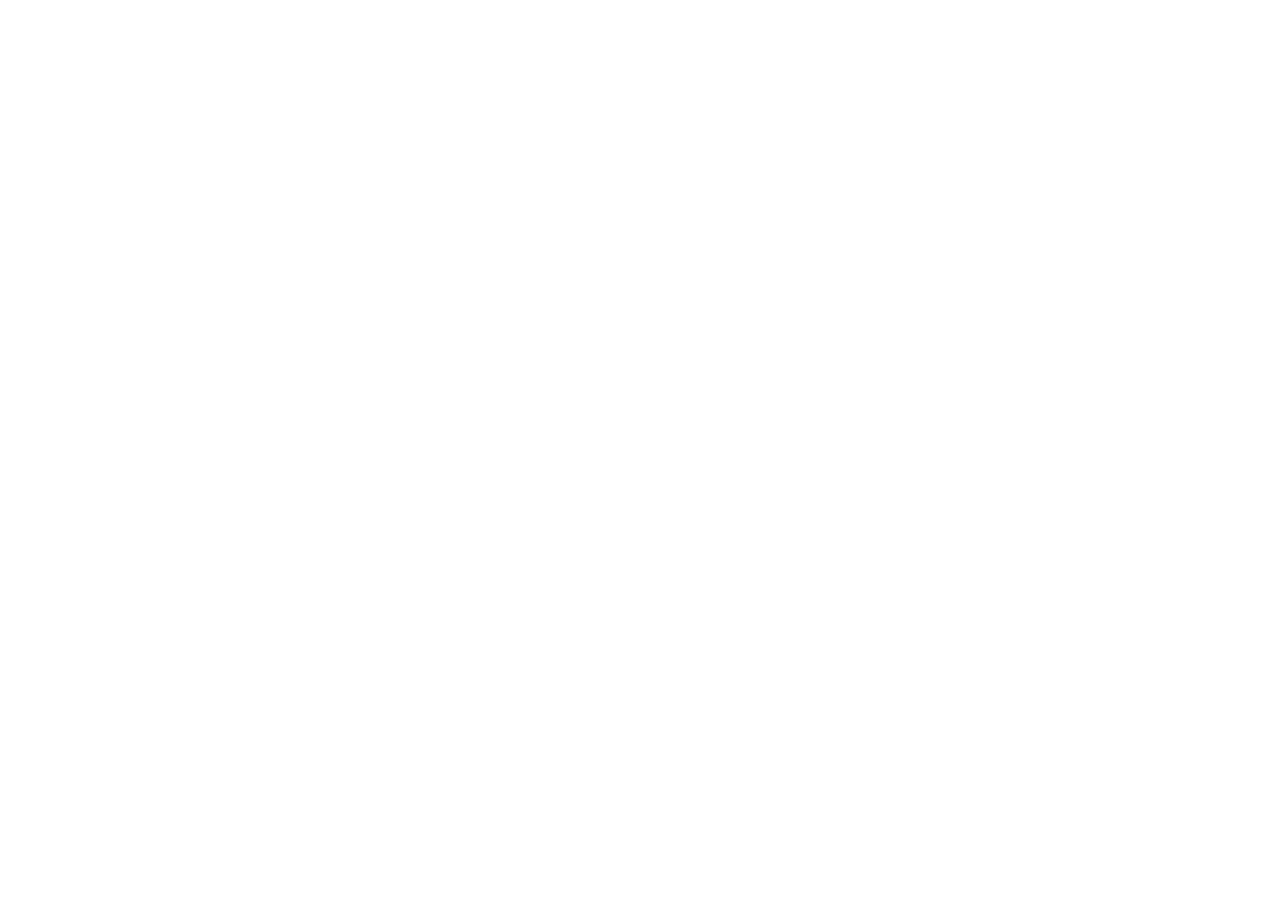
==== day01/index.html @ 251e4d49 "init project" ====
<!DOCTYPE html>
<html lang="en">
<head>
    <meta charset="UTF-8">
    <meta http-equiv="X-UA-Compatible" content="IE=edge">
    <meta name="viewport" content="width=device-width, initial-scale=1.0">
    <title>Document</title>
</head>
<body>
    
</body>
</html>
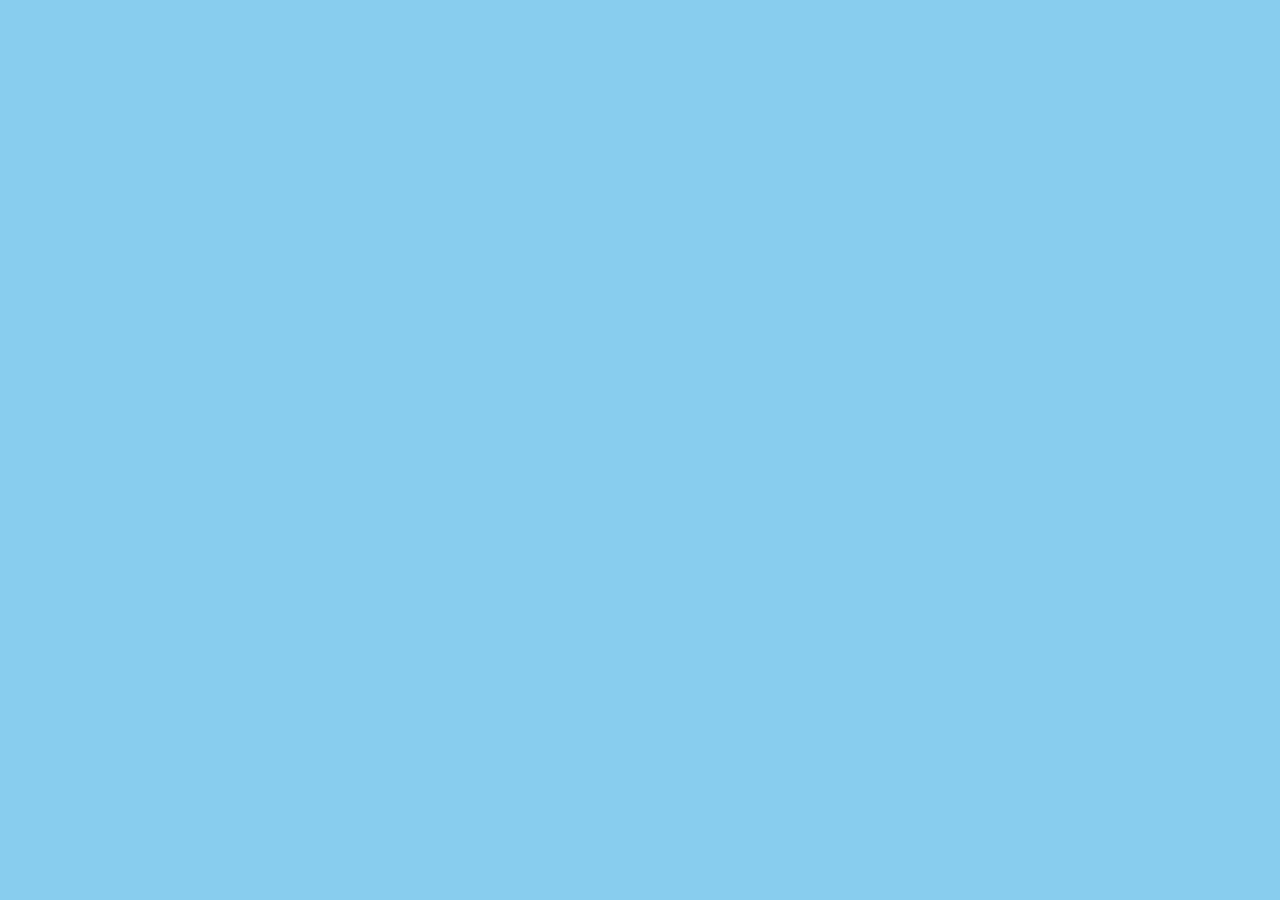
==== commit ddc04208: "完成了登录和注册功能" ====
--- a/day01/index.html
+++ b/day01/index.html
@@ -5,6 +5,11 @@
     <meta http-equiv="X-UA-Compatible" content="IE=edge">
     <meta name="viewport" content="width=device-width, initial-scale=1.0">
     <title>Document</title>
+    <style>
+        body {
+            background-color: skyblue;
+        }
+    </style>
 </head>
 <body>
     
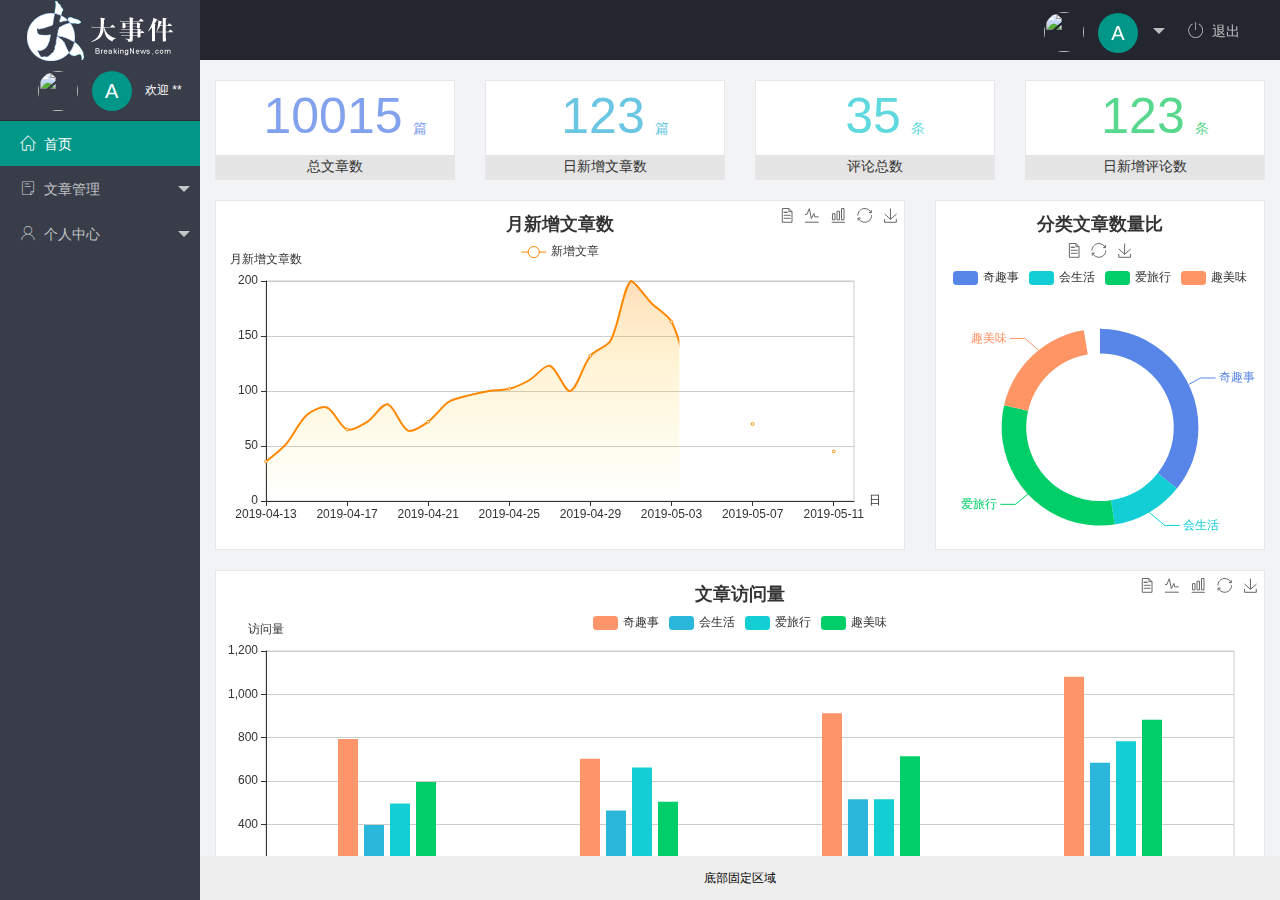
==== commit 0c0e8b18: "完成了主页的开发" ====
--- a/day01/index.html
+++ b/day01/index.html
@@ -5,13 +5,106 @@
     <meta http-equiv="X-UA-Compatible" content="IE=edge">
     <meta name="viewport" content="width=device-width, initial-scale=1.0">
     <title>Document</title>
-    <style>
-        body {
-            background-color: skyblue;
-        }
-    </style>
+    <!-- 导入layui样式表 -->
+    <link rel="stylesheet" href="./assets/lib/layui/css/layui.css">
+    <!-- 导入自己的css -->
+    <link rel="stylesheet" href="./assets/css/index.css">
+    <!-- 导入 iconfont css -->
+    <link rel="stylesheet" href="./assets/fonts/iconfont.css">
 </head>
 <body>
-    
-</body>
+    <div class="layui-layout layui-layout-admin">
+      <div class="layui-header">
+        <div class="layui-logo layui-hide-xs layui-bg-black">
+            <img src="./assets/images/logo.png" alt="">
+        </div>
+        <!-- 头部区域（可配合layui 已有的水平导航） -->
+        <ul class="layui-nav layui-layout-left">
+        
+        
+        </ul>
+        <ul class="layui-nav layui-layout-right">
+          <li class="layui-nav-item layui-hide layui-show-md-inline-block">
+            <a href="javascript:;">
+              <img src="//tva1.sinaimg.cn/crop.0.0.118.118.180/5db11ff4gw1e77d3nqrv8j203b03cweg.jpg" class="layui-nav-img">
+              <span class="text-avatar">A</span>
+            </a>
+            <dl class="layui-nav-child">
+              <dd><a href="">基本资料</a></dd>
+              <dd><a href="">更换头像</a></dd>
+              <dd><a href="">重置密码</a></dd>
+            </dl>
+          </li>
+          <li class="layui-nav-item" lay-header-event="menuRight" lay-unselect>
+            <a href="javascript:;" id="btnLoginOut">
+                <span class="iconfont icon-tuichu
+                "></span>退出
+            </a>
+          </li>
+        </ul>
+      </div>
+      
+      <div class="layui-side layui-bg-black">
+        <div class="layui-side-scroll">
+            <div class="userinfo">
+                <img src="//tva1.sinaimg.cn/crop.0.0.118.118.180/5db11ff4gw1e77d3nqrv8j203b03cweg.jpg" class="layui-nav-img">
+                <span class="text-avatar">A</span>
+                <span class="welcome">欢迎 **</span>
+              </div>
+          <!-- 左侧导航区域（可配合layui已有的垂直导航） -->
+          <ul class="layui-nav layui-nav-tree"  lay-shrink="all">
+              <li class="layui-nav-item layui-this" >
+                
+                <a href="/day01/home/dashboard.html" target="fm"><span class="iconfont icon-home"></span>首页</a></li>
+            <li class="layui-nav-item ">
+              <a class="" href="javascript:;"><span class="iconfont icon-16"></span>文章管理</a>
+              <dl class="layui-nav-child">
+                <dd><a href="javascript:;">
+                    <i class="layui-icon layui-icon-app"></i>   
+                    文章类别</a></dd>
+                <dd><a href="javascript:;">
+                    <i class="layui-icon layui-icon-cols"></i> 
+                    文章列表</a></dd>
+                <dd><a href="javascript:;">
+                    <i class="layui-icon layui-icon-release"></i> 
+                    发表文章</a></dd>
+              </dl>
+            </li>
+            <li class="layui-nav-item">
+              <a href="javascript:;"><span class="iconfont icon-user"></span>个人中心</a>
+              <dl class="layui-nav-child">
+                <dd><a href="javascript:;">
+                    <i class="layui-icon layui-icon-user"></i> 
+                    基本资料</a></dd>
+                <dd><a href="javascript:;">
+                    <i class="layui-icon layui-icon-username"></i> 
+                    更换头像</a></dd>
+                <dd><a href="javascript:;">
+                    <i class="layui-icon layui-icon-password"></i> 
+                    重置密码</a></dd>
+              </dl>
+            </li>
+          </ul>
+        </div>
+      </div>
+      
+      <div class="layui-body">
+        <!-- 内容主体区域 -->
+        <iframe src="/day01/home/dashboard.html" frameborder="0" name="fm"></iframe>
+      </div>
+      
+      <div class="layui-footer">
+        <!-- 底部固定区域 -->
+        底部固定区域
+      </div>
+    </div>
+    <!-- 导入layui 的js 样式 -->
+    <script src="./assets/lib/layui/layui.all.js"></script>
+    <!-- 导入jQuery -->
+    <script src="./assets/lib/jquery.js"></script>
+    <!-- 导入定制的url -->
+    <script src="./assets/js/baseurl.js"></script>
+    <!-- 导入自己的js -->
+    <script src="./assets/js/index.js"></script>
+    </body>
 </html>--- a/day01/assets/lib/layui/css/layui.css
+++ b/day01/assets/lib/layui/css/layui.css
@@ -0,0 +1,2 @@
+/** layui-v2.5.5 MIT License By https://www.layui.com */
+ .layui-inline,img{display:inline-block;vertical-align:middle}h1,h2,h3,h4,h5,h6{font-weight:400}.layui-edge,.layui-header,.layui-inline,.layui-main{position:relative}.layui-body,.layui-edge,.layui-elip{overflow:hidden}.layui-btn,.layui-edge,.layui-inline,img{vertical-align:middle}.layui-btn,.layui-disabled,.layui-icon,.layui-unselect{-moz-user-select:none;-webkit-user-select:none;-ms-user-select:none}.layui-elip,.layui-form-checkbox span,.layui-form-pane .layui-form-label{text-overflow:ellipsis;white-space:nowrap}.layui-breadcrumb,.layui-tree-btnGroup{visibility:hidden}blockquote,body,button,dd,div,dl,dt,form,h1,h2,h3,h4,h5,h6,input,li,ol,p,pre,td,textarea,th,ul{margin:0;padding:0;-webkit-tap-highlight-color:rgba(0,0,0,0)}a:active,a:hover{outline:0}img{border:none}li{list-style:none}table{border-collapse:collapse;border-spacing:0}h4,h5,h6{font-size:100%}button,input,optgroup,option,select,textarea{font-family:inherit;font-size:inherit;font-style:inherit;font-weight:inherit;outline:0}pre{white-space:pre-wrap;white-space:-moz-pre-wrap;white-space:-pre-wrap;white-space:-o-pre-wrap;word-wrap:break-word}body{line-height:24px;font:14px Helvetica Neue,Helvetica,PingFang SC,Tahoma,Arial,sans-serif}hr{height:1px;margin:10px 0;border:0;clear:both}a{color:#333;text-decoration:none}a:hover{color:#777}a cite{font-style:normal;*cursor:pointer}.layui-border-box,.layui-border-box *{box-sizing:border-box}.layui-box,.layui-box *{box-sizing:content-box}.layui-clear{clear:both;*zoom:1}.layui-clear:after{content:'\20';clear:both;*zoom:1;display:block;height:0}.layui-inline{*display:inline;*zoom:1}.layui-edge{display:inline-block;width:0;height:0;border-width:6px;border-style:dashed;border-color:transparent}.layui-edge-top{top:-4px;border-bottom-color:#999;border-bottom-style:solid}.layui-edge-right{border-left-color:#999;border-left-style:solid}.layui-edge-bottom{top:2px;border-top-color:#999;border-top-style:solid}.layui-edge-left{border-right-color:#999;border-right-style:solid}.layui-disabled,.layui-disabled:hover{color:#d2d2d2!important;cursor:not-allowed!important}.layui-circle{border-radius:100%}.layui-show{display:block!important}.layui-hide{display:none!important}@font-face{font-family:layui-icon;src:url(../font/iconfont.eot?v=250);src:url(../font/iconfont.eot?v=250#iefix) format('embedded-opentype'),url(../font/iconfont.woff2?v=250) format('woff2'),url(../font/iconfont.woff?v=250) format('woff'),url(../font/iconfont.ttf?v=250) format('truetype'),url(../font/iconfont.svg?v=250#layui-icon) format('svg')}.layui-icon{font-family:layui-icon!important;font-size:16px;font-style:normal;-webkit-font-smoothing:antialiased;-moz-osx-font-smoothing:grayscale}.layui-icon-reply-fill:before{content:"\e611"}.layui-icon-set-fill:before{content:"\e614"}.layui-icon-menu-fill:before{content:"\e60f"}.layui-icon-search:before{content:"\e615"}.layui-icon-share:before{content:"\e641"}.layui-icon-set-sm:before{content:"\e620"}.layui-icon-engine:before{content:"\e628"}.layui-icon-close:before{content:"\1006"}.layui-icon-close-fill:before{content:"\1007"}.layui-icon-chart-screen:before{content:"\e629"}.layui-icon-star:before{content:"\e600"}.layui-icon-circle-dot:before{content:"\e617"}.layui-icon-chat:before{content:"\e606"}.layui-icon-release:before{content:"\e609"}.layui-icon-list:before{content:"\e60a"}.layui-icon-chart:before{content:"\e62c"}.layui-icon-ok-circle:before{content:"\1005"}.layui-icon-layim-theme:before{content:"\e61b"}.layui-icon-table:before{content:"\e62d"}.layui-icon-right:before{content:"\e602"}.layui-icon-left:before{content:"\e603"}.layui-icon-cart-simple:before{content:"\e698"}.layui-icon-face-cry:before{content:"\e69c"}.layui-icon-face-smile:before{content:"\e6af"}.layui-icon-survey:before{content:"\e6b2"}.layui-icon-tree:before{content:"\e62e"}.layui-icon-upload-circle:before{content:"\e62f"}.layui-icon-add-circle:before{content:"\e61f"}.layui-icon-download-circle:before{content:"\e601"}.layui-icon-templeate-1:before{content:"\e630"}.layui-icon-util:before{content:"\e631"}.layui-icon-face-surprised:before{content:"\e664"}.layui-icon-edit:before{content:"\e642"}.layui-icon-speaker:before{content:"\e645"}.layui-icon-down:before{content:"\e61a"}.layui-icon-file:before{content:"\e621"}.layui-icon-layouts:before{content:"\e632"}.layui-icon-rate-half:before{content:"\e6c9"}.layui-icon-add-circle-fine:before{content:"\e608"}.layui-icon-prev-circle:before{content:"\e633"}.layui-icon-read:before{content:"\e705"}.layui-icon-404:before{content:"\e61c"}.layui-icon-carousel:before{content:"\e634"}.layui-icon-help:before{content:"\e607"}.layui-icon-code-circle:before{content:"\e635"}.layui-icon-water:before{content:"\e636"}.layui-icon-username:before{content:"\e66f"}.layui-icon-find-fill:before{content:"\e670"}.layui-icon-about:before{content:"\e60b"}.layui-icon-location:before{content:"\e715"}.layui-icon-up:before{content:"\e619"}.layui-icon-pause:before{content:"\e651"}.layui-icon-date:before{content:"\e637"}.layui-icon-layim-uploadfile:before{content:"\e61d"}.layui-icon-delete:before{content:"\e640"}.layui-icon-play:before{content:"\e652"}.layui-icon-top:before{content:"\e604"}.layui-icon-friends:before{content:"\e612"}.layui-icon-refresh-3:before{content:"\e9aa"}.layui-icon-ok:before{content:"\e605"}.layui-icon-layer:before{content:"\e638"}.layui-icon-face-smile-fine:before{content:"\e60c"}.layui-icon-dollar:before{content:"\e659"}.layui-icon-group:before{content:"\e613"}.layui-icon-layim-download:before{content:"\e61e"}.layui-icon-picture-fine:before{content:"\e60d"}.layui-icon-link:before{content:"\e64c"}.layui-icon-diamond:before{content:"\e735"}.layui-icon-log:before{content:"\e60e"}.layui-icon-rate-solid:before{content:"\e67a"}.layui-icon-fonts-del:before{content:"\e64f"}.layui-icon-unlink:before{content:"\e64d"}.layui-icon-fonts-clear:before{content:"\e639"}.layui-icon-triangle-r:before{content:"\e623"}.layui-icon-circle:before{content:"\e63f"}.layui-icon-radio:before{content:"\e643"}.layui-icon-align-center:before{content:"\e647"}.layui-icon-align-right:before{content:"\e648"}.layui-icon-align-left:before{content:"\e649"}.layui-icon-loading-1:before{content:"\e63e"}.layui-icon-return:before{content:"\e65c"}.layui-icon-fonts-strong:before{content:"\e62b"}.layui-icon-upload:before{content:"\e67c"}.layui-icon-dialogue:before{content:"\e63a"}.layui-icon-video:before{content:"\e6ed"}.layui-icon-headset:before{content:"\e6fc"}.layui-icon-cellphone-fine:before{content:"\e63b"}.layui-icon-add-1:before{content:"\e654"}.layui-icon-face-smile-b:before{content:"\e650"}.layui-icon-fonts-html:before{content:"\e64b"}.layui-icon-form:before{content:"\e63c"}.layui-icon-cart:before{content:"\e657"}.layui-icon-camera-fill:before{content:"\e65d"}.layui-icon-tabs:before{content:"\e62a"}.layui-icon-fonts-code:before{content:"\e64e"}.layui-icon-fire:before{content:"\e756"}.layui-icon-set:before{content:"\e716"}.layui-icon-fonts-u:before{content:"\e646"}.layui-icon-triangle-d:before{content:"\e625"}.layui-icon-tips:before{content:"\e702"}.layui-icon-picture:before{content:"\e64a"}.layui-icon-more-vertical:before{content:"\e671"}.layui-icon-flag:before{content:"\e66c"}.layui-icon-loading:before{content:"\e63d"}.layui-icon-fonts-i:before{content:"\e644"}.layui-icon-refresh-1:before{content:"\e666"}.layui-icon-rmb:before{content:"\e65e"}.layui-icon-home:before{content:"\e68e"}.layui-icon-user:before{content:"\e770"}.layui-icon-notice:before{content:"\e667"}.layui-icon-login-weibo:before{content:"\e675"}.layui-icon-voice:before{content:"\e688"}.layui-icon-upload-drag:before{content:"\e681"}.layui-icon-login-qq:before{content:"\e676"}.layui-icon-snowflake:before{content:"\e6b1"}.layui-icon-file-b:before{content:"\e655"}.layui-icon-template:before{content:"\e663"}.layui-icon-auz:before{content:"\e672"}.layui-icon-console:before{content:"\e665"}.layui-icon-app:before{content:"\e653"}.layui-icon-prev:before{content:"\e65a"}.layui-icon-website:before{content:"\e7ae"}.layui-icon-next:before{content:"\e65b"}.layui-icon-component:before{content:"\e857"}.layui-icon-more:before{content:"\e65f"}.layui-icon-login-wechat:before{content:"\e677"}.layui-icon-shrink-right:before{content:"\e668"}.layui-icon-spread-left:before{content:"\e66b"}.layui-icon-camera:before{content:"\e660"}.layui-icon-note:before{content:"\e66e"}.layui-icon-refresh:before{content:"\e669"}.layui-icon-female:before{content:"\e661"}.layui-icon-male:before{content:"\e662"}.layui-icon-password:before{content:"\e673"}.layui-icon-senior:before{content:"\e674"}.layui-icon-theme:before{content:"\e66a"}.layui-icon-tread:before{content:"\e6c5"}.layui-icon-praise:before{content:"\e6c6"}.layui-icon-star-fill:before{content:"\e658"}.layui-icon-rate:before{content:"\e67b"}.layui-icon-template-1:before{content:"\e656"}.layui-icon-vercode:before{content:"\e679"}.layui-icon-cellphone:before{content:"\e678"}.layui-icon-screen-full:before{content:"\e622"}.layui-icon-screen-restore:before{content:"\e758"}.layui-icon-cols:before{content:"\e610"}.layui-icon-export:before{content:"\e67d"}.layui-icon-print:before{content:"\e66d"}.layui-icon-slider:before{content:"\e714"}.layui-icon-addition:before{content:"\e624"}.layui-icon-subtraction:before{content:"\e67e"}.layui-icon-service:before{content:"\e626"}.layui-icon-transfer:before{content:"\e691"}.layui-main{width:1140px;margin:0 auto}.layui-header{z-index:1000;height:60px}.layui-header a:hover{transition:all .5s;-webkit-transition:all .5s}.layui-side{position:fixed;left:0;top:0;bottom:0;z-index:999;width:200px;overflow-x:hidden}.layui-side-scroll{position:relative;width:220px;height:100%;overflow-x:hidden}.layui-body{position:absolute;left:200px;right:0;top:0;bottom:0;z-index:998;width:auto;overflow-y:auto;box-sizing:border-box}.layui-layout-body{overflow:hidden}.layui-layout-admin .layui-header{background-color:#23262E}.layui-layout-admin .layui-side{top:60px;width:200px;overflow-x:hidden}.layui-layout-admin .layui-body{position:fixed;top:60px;bottom:44px}.layui-layout-admin .layui-main{width:auto;margin:0 15px}.layui-layout-admin .layui-footer{position:fixed;left:200px;right:0;bottom:0;height:44px;line-height:44px;padding:0 15px;background-color:#eee}.layui-layout-admin .layui-logo{position:absolute;left:0;top:0;width:200px;height:100%;line-height:60px;text-align:center;color:#009688;font-size:16px}.layui-layout-admin .layui-header .layui-nav{background:0 0}.layui-layout-left{position:absolute!important;left:200px;top:0}.layui-layout-right{position:absolute!important;right:0;top:0}.layui-container{position:relative;margin:0 auto;padding:0 15px;box-sizing:border-box}.layui-fluid{position:relative;margin:0 auto;padding:0 15px}.layui-row:after,.layui-row:before{content:'';display:block;clear:both}.layui-col-lg1,.layui-col-lg10,.layui-col-lg11,.layui-col-lg12,.layui-col-lg2,.layui-col-lg3,.layui-col-lg4,.layui-col-lg5,.layui-col-lg6,.layui-col-lg7,.layui-col-lg8,.layui-col-lg9,.layui-col-md1,.layui-col-md10,.layui-col-md11,.layui-col-md12,.layui-col-md2,.layui-col-md3,.layui-col-md4,.layui-col-md5,.layui-col-md6,.layui-col-md7,.layui-col-md8,.layui-col-md9,.layui-col-sm1,.layui-col-sm10,.layui-col-sm11,.layui-col-sm12,.layui-col-sm2,.layui-col-sm3,.layui-col-sm4,.layui-col-sm5,.layui-col-sm6,.layui-col-sm7,.layui-col-sm8,.layui-col-sm9,.layui-col-xs1,.layui-col-xs10,.layui-col-xs11,.layui-col-xs12,.layui-col-xs2,.layui-col-xs3,.layui-col-xs4,.layui-col-xs5,.layui-col-xs6,.layui-col-xs7,.layui-col-xs8,.layui-col-xs9{position:relative;display:block;box-sizing:border-box}.layui-col-xs1,.layui-col-xs10,.layui-col-xs11,.layui-col-xs12,.layui-col-xs2,.layui-col-xs3,.layui-col-xs4,.layui-col-xs5,.layui-col-xs6,.layui-col-xs7,.layui-col-xs8,.layui-col-xs9{float:left}.layui-col-xs1{width:8.33333333%}.layui-col-xs2{width:16.66666667%}.layui-col-xs3{width:25%}.layui-col-xs4{width:33.33333333%}.layui-col-xs5{width:41.66666667%}.layui-col-xs6{width:50%}.layui-col-xs7{width:58.33333333%}.layui-col-xs8{width:66.66666667%}.layui-col-xs9{width:75%}.layui-col-xs10{width:83.33333333%}.layui-col-xs11{width:91.66666667%}.layui-col-xs12{width:100%}.layui-col-xs-offset1{margin-left:8.33333333%}.layui-col-xs-offset2{margin-left:16.66666667%}.layui-col-xs-offset3{margin-left:25%}.layui-col-xs-offset4{margin-left:33.33333333%}.layui-col-xs-offset5{margin-left:41.66666667%}.layui-col-xs-offset6{margin-left:50%}.layui-col-xs-offset7{margin-left:58.33333333%}.layui-col-xs-offset8{margin-left:66.66666667%}.layui-col-xs-offset9{margin-left:75%}.layui-col-xs-offset10{margin-left:83.33333333%}.layui-col-xs-offset11{margin-left:91.66666667%}.layui-col-xs-offset12{margin-left:100%}@media screen and (max-width:768px){.layui-hide-xs{display:none!important}.layui-show-xs-block{display:block!important}.layui-show-xs-inline{display:inline!important}.layui-show-xs-inline-block{display:inline-block!important}}@media screen and (min-width:768px){.layui-container{width:750px}.layui-hide-sm{display:none!important}.layui-show-sm-block{display:block!important}.layui-show-sm-inline{display:inline!important}.layui-show-sm-inline-block{display:inline-block!important}.layui-col-sm1,.layui-col-sm10,.layui-col-sm11,.layui-col-sm12,.layui-col-sm2,.layui-col-sm3,.layui-col-sm4,.layui-col-sm5,.layui-col-sm6,.layui-col-sm7,.layui-col-sm8,.layui-col-sm9{float:left}.layui-col-sm1{width:8.33333333%}.layui-col-sm2{width:16.66666667%}.layui-col-sm3{width:25%}.layui-col-sm4{width:33.33333333%}.layui-col-sm5{width:41.66666667%}.layui-col-sm6{width:50%}.layui-col-sm7{width:58.33333333%}.layui-col-sm8{width:66.66666667%}.layui-col-sm9{width:75%}.layui-col-sm10{width:83.33333333%}.layui-col-sm11{width:91.66666667%}.layui-col-sm12{width:100%}.layui-col-sm-offset1{margin-left:8.33333333%}.layui-col-sm-offset2{margin-left:16.66666667%}.layui-col-sm-offset3{margin-left:25%}.layui-col-sm-offset4{margin-left:33.33333333%}.layui-col-sm-offset5{margin-left:41.66666667%}.layui-col-sm-offset6{margin-left:50%}.layui-col-sm-offset7{margin-left:58.33333333%}.layui-col-sm-offset8{margin-left:66.66666667%}.layui-col-sm-offset9{margin-left:75%}.layui-col-sm-offset10{margin-left:83.33333333%}.layui-col-sm-offset11{margin-left:91.66666667%}.layui-col-sm-offset12{margin-left:100%}}@media screen and (min-width:992px){.layui-container{width:970px}.layui-hide-md{display:none!important}.layui-show-md-block{display:block!important}.layui-show-md-inline{display:inline!important}.layui-show-md-inline-block{display:inline-block!important}.layui-col-md1,.layui-col-md10,.layui-col-md11,.layui-col-md12,.layui-col-md2,.layui-col-md3,.layui-col-md4,.layui-col-md5,.layui-col-md6,.layui-col-md7,.layui-col-md8,.layui-col-md9{float:left}.layui-col-md1{width:8.33333333%}.layui-col-md2{width:16.66666667%}.layui-col-md3{width:25%}.layui-col-md4{width:33.33333333%}.layui-col-md5{width:41.66666667%}.layui-col-md6{width:50%}.layui-col-md7{width:58.33333333%}.layui-col-md8{width:66.66666667%}.layui-col-md9{width:75%}.layui-col-md10{width:83.33333333%}.layui-col-md11{width:91.66666667%}.layui-col-md12{width:100%}.layui-col-md-offset1{margin-left:8.33333333%}.layui-col-md-offset2{margin-left:16.66666667%}.layui-col-md-offset3{margin-left:25%}.layui-col-md-offset4{margin-left:33.33333333%}.layui-col-md-offset5{margin-left:41.66666667%}.layui-col-md-offset6{margin-left:50%}.layui-col-md-offset7{margin-left:58.33333333%}.layui-col-md-offset8{margin-left:66.66666667%}.layui-col-md-offset9{margin-left:75%}.layui-col-md-offset10{margin-left:83.33333333%}.layui-col-md-offset11{margin-left:91.66666667%}.layui-col-md-offset12{margin-left:100%}}@media screen and (min-width:1200px){.layui-container{width:1170px}.layui-hide-lg{display:none!important}.layui-show-lg-block{display:block!important}.layui-show-lg-inline{display:inline!important}.layui-show-lg-inline-block{display:inline-block!important}.layui-col-lg1,.layui-col-lg10,.layui-col-lg11,.layui-col-lg12,.layui-col-lg2,.layui-col-lg3,.layui-col-lg4,.layui-col-lg5,.layui-col-lg6,.layui-col-lg7,.layui-col-lg8,.layui-col-lg9{float:left}.layui-col-lg1{width:8.33333333%}.layui-col-lg2{width:16.66666667%}.layui-col-lg3{width:25%}.layui-col-lg4{width:33.33333333%}.layui-col-lg5{width:41.66666667%}.layui-col-lg6{width:50%}.layui-col-lg7{width:58.33333333%}.layui-col-lg8{width:66.66666667%}.layui-col-lg9{width:75%}.layui-col-lg10{width:83.33333333%}.layui-col-lg11{width:91.66666667%}.layui-col-lg12{width:100%}.layui-col-lg-offset1{margin-left:8.33333333%}.layui-col-lg-offset2{margin-left:16.66666667%}.layui-col-lg-offset3{margin-left:25%}.layui-col-lg-offset4{margin-left:33.33333333%}.layui-col-lg-offset5{margin-left:41.66666667%}.layui-col-lg-offset6{margin-left:50%}.layui-col-lg-offset7{margin-left:58.33333333%}.layui-col-lg-offset8{margin-left:66.66666667%}.layui-col-lg-offset9{margin-left:75%}.layui-col-lg-offset10{margin-left:83.33333333%}.layui-col-lg-offset11{margin-left:91.66666667%}.layui-col-lg-offset12{margin-left:100%}}.layui-col-space1{margin:-.5px}.layui-col-space1>*{padding:.5px}.layui-col-space3{margin:-1.5px}.layui-col-space3>*{padding:1.5px}.layui-col-space5{margin:-2.5px}.layui-col-space5>*{padding:2.5px}.layui-col-space8{margin:-3.5px}.layui-col-space8>*{padding:3.5px}.layui-col-space10{margin:-5px}.layui-col-space10>*{padding:5px}.layui-col-space12{margin:-6px}.layui-col-space12>*{padding:6px}.layui-col-space15{margin:-7.5px}.layui-col-space15>*{padding:7.5px}.layui-col-space18{margin:-9px}.layui-col-space18>*{padding:9px}.layui-col-space20{margin:-10px}.layui-col-space20>*{padding:10px}.layui-col-space22{margin:-11px}.layui-col-space22>*{padding:11px}.layui-col-space25{margin:-12.5px}.layui-col-space25>*{padding:12.5px}.layui-col-space30{margin:-15px}.layui-col-space30>*{padding:15px}.layui-btn,.layui-input,.layui-select,.layui-textarea,.layui-upload-button{outline:0;-webkit-appearance:none;transition:all .3s;-webkit-transition:all .3s;box-sizing:border-box}.layui-elem-quote{margin-bottom:10px;padding:15px;line-height:22px;border-left:5px solid #009688;border-radius:0 2px 2px 0;background-color:#f2f2f2}.layui-quote-nm{border-style:solid;border-width:1px 1px 1px 5px;background:0 0}.layui-elem-field{margin-bottom:10px;padding:0;border-width:1px;border-style:solid}.layui-elem-field legend{margin-left:20px;padding:0 10px;font-size:20px;font-weight:300}.layui-field-title{margin:10px 0 20px;border-width:1px 0 0}.layui-field-box{padding:10px 15px}.layui-field-title .layui-field-box{padding:10px 0}.layui-progress{position:relative;height:6px;border-radius:20px;background-color:#e2e2e2}.layui-progress-bar{position:absolute;left:0;top:0;width:0;max-width:100%;height:6px;border-radius:20px;text-align:right;background-color:#5FB878;transition:all .3s;-webkit-transition:all .3s}.layui-progress-big,.layui-progress-big .layui-progress-bar{height:18px;line-height:18px}.layui-progress-text{position:relative;top:-20px;line-height:18px;font-size:12px;color:#666}.layui-progress-big .layui-progress-text{position:static;padding:0 10px;color:#fff}.layui-collapse{border-width:1px;border-style:solid;border-radius:2px}.layui-colla-content,.layui-colla-item{border-top-width:1px;border-top-style:solid}.layui-colla-item:first-child{border-top:none}.layui-colla-title{position:relative;height:42px;line-height:42px;padding:0 15px 0 35px;color:#333;background-color:#f2f2f2;cursor:pointer;font-size:14px;overflow:hidden}.layui-colla-content{display:none;padding:10px 15px;line-height:22px;color:#666}.layui-colla-icon{position:absolute;left:15px;top:0;font-size:14px}.layui-card{margin-bottom:15px;border-radius:2px;background-color:#fff;box-shadow:0 1px 2px 0 rgba(0,0,0,.05)}.layui-card:last-child{margin-bottom:0}.layui-card-header{position:relative;height:42px;line-height:42px;padding:0 15px;border-bottom:1px solid #f6f6f6;color:#333;border-radius:2px 2px 0 0;font-size:14px}.layui-bg-black,.layui-bg-blue,.layui-bg-cyan,.layui-bg-green,.layui-bg-orange,.layui-bg-red{color:#fff!important}.layui-card-body{position:relative;padding:10px 15px;line-height:24px}.layui-card-body[pad15]{padding:15px}.layui-card-body[pad20]{padding:20px}.layui-card-body .layui-table{margin:5px 0}.layui-card .layui-tab{margin:0}.layui-panel-window{position:relative;padding:15px;border-radius:0;border-top:5px solid #E6E6E6;background-color:#fff}.layui-auxiliar-moving{position:fixed;left:0;right:0;top:0;bottom:0;width:100%;height:100%;background:0 0;z-index:9999999999}.layui-form-label,.layui-form-mid,.layui-form-select,.layui-input-block,.layui-input-inline,.layui-textarea{position:relative}.layui-bg-red{background-color:#FF5722!important}.layui-bg-orange{background-color:#FFB800!important}.layui-bg-green{background-color:#009688!important}.layui-bg-cyan{background-color:#2F4056!important}.layui-bg-blue{background-color:#1E9FFF!important}.layui-bg-black{background-color:#393D49!important}.layui-bg-gray{background-color:#eee!important;color:#666!important}.layui-badge-rim,.layui-colla-content,.layui-colla-item,.layui-collapse,.layui-elem-field,.layui-form-pane .layui-form-item[pane],.layui-form-pane .layui-form-label,.layui-input,.layui-layedit,.layui-layedit-tool,.layui-quote-nm,.layui-select,.layui-tab-bar,.layui-tab-card,.layui-tab-title,.layui-tab-title .layui-this:after,.layui-textarea{border-color:#e6e6e6}.layui-timeline-item:before,hr{background-color:#e6e6e6}.layui-text{line-height:22px;font-size:14px;color:#666}.layui-text h1,.layui-text h2,.layui-text h3{font-weight:500;color:#333}.layui-text h1{font-size:30px}.layui-text h2{font-size:24px}.layui-text h3{font-size:18px}.layui-text a:not(.layui-btn){color:#01AAED}.layui-text a:not(.layui-btn):hover{text-decoration:underline}.layui-text ul{padding:5px 0 5px 15px}.layui-text ul li{margin-top:5px;list-style-type:disc}.layui-text em,.layui-word-aux{color:#999!important;padding:0 5px!important}.layui-btn{display:inline-block;height:38px;line-height:38px;padding:0 18px;background-color:#009688;color:#fff;white-space:nowrap;text-align:center;font-size:14px;border:none;border-radius:2px;cursor:pointer}.layui-btn:hover{opacity:.8;filter:alpha(opacity=80);color:#fff}.layui-btn:active{opacity:1;filter:alpha(opacity=100)}.layui-btn+.layui-btn{margin-left:10px}.layui-btn-container{font-size:0}.layui-btn-container .layui-btn{margin-right:10px;margin-bottom:10px}.layui-btn-container .layui-btn+.layui-btn{margin-left:0}.layui-table .layui-btn-container .layui-btn{margin-bottom:9px}.layui-btn-radius{border-radius:100px}.layui-btn .layui-icon{margin-right:3px;font-size:18px;vertical-align:bottom;vertical-align:middle\9}.layui-btn-primary{border:1px solid #C9C9C9;background-color:#fff;color:#555}.layui-btn-primary:hover{border-color:#009688;color:#333}.layui-btn-normal{background-color:#1E9FFF}.layui-btn-warm{background-color:#FFB800}.layui-btn-danger{background-color:#FF5722}.layui-btn-checked{background-color:#5FB878}.layui-btn-disabled,.layui-btn-disabled:active,.layui-btn-disabled:hover{border:1px solid #e6e6e6;background-color:#FBFBFB;color:#C9C9C9;cursor:not-allowed;opacity:1}.layui-btn-lg{height:44px;line-height:44px;padding:0 25px;font-size:16px}.layui-btn-sm{height:30px;line-height:30px;padding:0 10px;font-size:12px}.layui-btn-sm i{font-size:16px!important}.layui-btn-xs{height:22px;line-height:22px;padding:0 5px;font-size:12px}.layui-btn-xs i{font-size:14px!important}.layui-btn-group{display:inline-block;vertical-align:middle;font-size:0}.layui-btn-group .layui-btn{margin-left:0!important;margin-right:0!important;border-left:1px solid rgba(255,255,255,.5);border-radius:0}.layui-btn-group .layui-btn-primary{border-left:none}.layui-btn-group .layui-btn-primary:hover{border-color:#C9C9C9;color:#009688}.layui-btn-group .layui-btn:first-child{border-left:none;border-radius:2px 0 0 2px}.layui-btn-group .layui-btn-primary:first-child{border-left:1px solid #c9c9c9}.layui-btn-group .layui-btn:last-child{border-radius:0 2px 2px 0}.layui-btn-group .layui-btn+.layui-btn{margin-left:0}.layui-btn-group+.layui-btn-group{margin-left:10px}.layui-btn-fluid{width:100%}.layui-input,.layui-select,.layui-textarea{height:38px;line-height:1.3;line-height:38px\9;border-width:1px;border-style:solid;background-color:#fff;border-radius:2px}.layui-input::-webkit-input-placeholder,.layui-select::-webkit-input-placeholder,.layui-textarea::-webkit-input-placeholder{line-height:1.3}.layui-input,.layui-textarea{display:block;width:100%;padding-left:10px}.layui-input:hover,.layui-textarea:hover{border-color:#D2D2D2!important}.layui-input:focus,.layui-textarea:focus{border-color:#C9C9C9!important}.layui-textarea{min-height:100px;height:auto;line-height:20px;padding:6px 10px;resize:vertical}.layui-select{padding:0 10px}.layui-form input[type=checkbox],.layui-form input[type=radio],.layui-form select{display:none}.layui-form [lay-ignore]{display:initial}.layui-form-item{margin-bottom:15px;clear:both;*zoom:1}.layui-form-item:after{content:'\20';clear:both;*zoom:1;display:block;height:0}.layui-form-label{float:left;display:block;padding:9px 15px;width:80px;font-weight:400;line-height:20px;text-align:right}.layui-form-label-col{display:block;float:none;padding:9px 0;line-height:20px;text-align:left}.layui-form-item .layui-inline{margin-bottom:5px;margin-right:10px}.layui-input-block{margin-left:110px;min-height:36px}.layui-input-inline{display:inline-block;vertical-align:middle}.layui-form-item .layui-input-inline{float:left;width:190px;margin-right:10px}.layui-form-text .layui-input-inline{width:auto}.layui-form-mid{float:left;display:block;padding:9px 0!important;line-height:20px;margin-right:10px}.layui-form-danger+.layui-form-select .layui-input,.layui-form-danger:focus{border-color:#FF5722!important}.layui-form-select .layui-input{padding-right:30px;cursor:pointer}.layui-form-select .layui-edge{position:absolute;right:10px;top:50%;margin-top:-3px;cursor:pointer;border-width:6px;border-top-color:#c2c2c2;border-top-style:solid;transition:all .3s;-webkit-transition:all .3s}.layui-form-select dl{display:none;position:absolute;left:0;top:42px;padding:5px 0;z-index:899;min-width:100%;border:1px solid #d2d2d2;max-height:300px;overflow-y:auto;background-color:#fff;border-radius:2px;box-shadow:0 2px 4px rgba(0,0,0,.12);box-sizing:border-box}.layui-form-select dl dd,.layui-form-select dl dt{padding:0 10px;line-height:36px;white-space:nowrap;overflow:hidden;text-overflow:ellipsis}.layui-form-select dl dt{font-size:12px;color:#999}.layui-form-select dl dd{cursor:pointer}.layui-form-select dl dd:hover{background-color:#f2f2f2;-webkit-transition:.5s all;transition:.5s all}.layui-form-select .layui-select-group dd{padding-left:20px}.layui-form-select dl dd.layui-select-tips{padding-left:10px!important;color:#999}.layui-form-select dl dd.layui-this{background-color:#5FB878;color:#fff}.layui-form-checkbox,.layui-form-select dl dd.layui-disabled{background-color:#fff}.layui-form-selected dl{display:block}.layui-form-checkbox,.layui-form-checkbox *,.layui-form-switch{display:inline-block;vertical-align:middle}.layui-form-selected .layui-edge{margin-top:-9px;-webkit-transform:rotate(180deg);transform:rotate(180deg);margin-top:-3px\9}:root .layui-form-selected .layui-edge{margin-top:-9px\0/IE9}.layui-form-selectup dl{top:auto;bottom:42px}.layui-select-none{margin:5px 0;text-align:center;color:#999}.layui-select-disabled .layui-disabled{border-color:#eee!important}.layui-select-disabled .layui-edge{border-top-color:#d2d2d2}.layui-form-checkbox{position:relative;height:30px;line-height:30px;margin-right:10px;padding-right:30px;cursor:pointer;font-size:0;-webkit-transition:.1s linear;transition:.1s linear;box-sizing:border-box}.layui-form-checkbox span{padding:0 10px;height:100%;font-size:14px;border-radius:2px 0 0 2px;background-color:#d2d2d2;color:#fff;overflow:hidden}.layui-form-checkbox:hover span{background-color:#c2c2c2}.layui-form-checkbox i{position:absolute;right:0;top:0;width:30px;height:28px;border:1px solid #d2d2d2;border-left:none;border-radius:0 2px 2px 0;color:#fff;font-size:20px;text-align:center}.layui-form-checkbox:hover i{border-color:#c2c2c2;color:#c2c2c2}.layui-form-checked,.layui-form-checked:hover{border-color:#5FB878}.layui-form-checked span,.layui-form-checked:hover span{background-color:#5FB878}.layui-form-checked i,.layui-form-checked:hover i{color:#5FB878}.layui-form-item .layui-form-checkbox{margin-top:4px}.layui-form-checkbox[lay-skin=primary]{height:auto!important;line-height:normal!important;min-width:18px;min-height:18px;border:none!important;margin-right:0;padding-left:28px;padding-right:0;background:0 0}.layui-form-checkbox[lay-skin=primary] span{padding-left:0;padding-right:15px;line-height:18px;background:0 0;color:#666}.layui-form-checkbox[lay-skin=primary] i{right:auto;left:0;width:16px;height:16px;line-height:16px;border:1px solid #d2d2d2;font-size:12px;border-radius:2px;background-color:#fff;-webkit-transition:.1s linear;transition:.1s linear}.layui-form-checkbox[lay-skin=primary]:hover i{border-color:#5FB878;color:#fff}.layui-form-checked[lay-skin=primary] i{border-color:#5FB878!important;background-color:#5FB878;color:#fff}.layui-checkbox-disbaled[lay-skin=primary] span{background:0 0!important;color:#c2c2c2}.layui-checkbox-disbaled[lay-skin=primary]:hover i{border-color:#d2d2d2}.layui-form-item .layui-form-checkbox[lay-skin=primary]{margin-top:10px}.layui-form-switch{position:relative;height:22px;line-height:22px;min-width:35px;padding:0 5px;margin-top:8px;border:1px solid #d2d2d2;border-radius:20px;cursor:pointer;background-color:#fff;-webkit-transition:.1s linear;transition:.1s linear}.layui-form-switch i{position:absolute;left:5px;top:3px;width:16px;height:16px;border-radius:20px;background-color:#d2d2d2;-webkit-transition:.1s linear;transition:.1s linear}.layui-form-switch em{position:relative;top:0;width:25px;margin-left:21px;padding:0!important;text-align:center!important;color:#999!important;font-style:normal!important;font-size:12px}.layui-form-onswitch{border-color:#5FB878;background-color:#5FB878}.layui-checkbox-disbaled,.layui-checkbox-disbaled i{border-color:#e2e2e2!important}.layui-form-onswitch i{left:100%;margin-left:-21px;background-color:#fff}.layui-form-onswitch em{margin-left:5px;margin-right:21px;color:#fff!important}.layui-checkbox-disbaled span{background-color:#e2e2e2!important}.layui-checkbox-disbaled:hover i{color:#fff!important}[lay-radio]{display:none}.layui-form-radio,.layui-form-radio *{display:inline-block;vertical-align:middle}.layui-form-radio{line-height:28px;margin:6px 10px 0 0;padding-right:10px;cursor:pointer;font-size:0}.layui-form-radio *{font-size:14px}.layui-form-radio>i{margin-right:8px;font-size:22px;color:#c2c2c2}.layui-form-radio>i:hover,.layui-form-radioed>i{color:#5FB878}.layui-radio-disbaled>i{color:#e2e2e2!important}.layui-form-pane .layui-form-label{width:110px;padding:8px 15px;height:38px;line-height:20px;border-width:1px;border-style:solid;border-radius:2px 0 0 2px;text-align:center;background-color:#FBFBFB;overflow:hidden;box-sizing:border-box}.layui-form-pane .layui-input-inline{margin-left:-1px}.layui-form-pane .layui-input-block{margin-left:110px;left:-1px}.layui-form-pane .layui-input{border-radius:0 2px 2px 0}.layui-form-pane .layui-form-text .layui-form-label{float:none;width:100%;border-radius:2px;box-sizing:border-box;text-align:left}.layui-form-pane .layui-form-text .layui-input-inline{display:block;margin:0;top:-1px;clear:both}.layui-form-pane .layui-form-text .layui-input-block{margin:0;left:0;top:-1px}.layui-form-pane .layui-form-text .layui-textarea{min-height:100px;border-radius:0 0 2px 2px}.layui-form-pane .layui-form-checkbox{margin:4px 0 4px 10px}.layui-form-pane .layui-form-radio,.layui-form-pane .layui-form-switch{margin-top:6px;margin-left:10px}.layui-form-pane .layui-form-item[pane]{position:relative;border-width:1px;border-style:solid}.layui-form-pane .layui-form-item[pane] .layui-form-label{position:absolute;left:0;top:0;height:100%;border-width:0 1px 0 0}.layui-form-pane .layui-form-item[pane] .layui-input-inline{margin-left:110px}@media screen and (max-width:450px){.layui-form-item .layui-form-label{text-overflow:ellipsis;overflow:hidden;white-space:nowrap}.layui-form-item .layui-inline{display:block;margin-right:0;margin-bottom:20px;clear:both}.layui-form-item .layui-inline:after{content:'\20';clear:both;display:block;height:0}.layui-form-item .layui-input-inline{display:block;float:none;left:-3px;width:auto;margin:0 0 10px 112px}.layui-form-item .layui-input-inline+.layui-form-mid{margin-left:110px;top:-5px;padding:0}.layui-form-item .layui-form-checkbox{margin-right:5px;margin-bottom:5px}}.layui-layedit{border-width:1px;border-style:solid;border-radius:2px}.layui-layedit-tool{padding:3px 5px;border-bottom-width:1px;border-bottom-style:solid;font-size:0}.layedit-tool-fixed{position:fixed;top:0;border-top:1px solid #e2e2e2}.layui-layedit-tool .layedit-tool-mid,.layui-layedit-tool .layui-icon{display:inline-block;vertical-align:middle;text-align:center;font-size:14px}.layui-layedit-tool .layui-icon{position:relative;width:32px;height:30px;line-height:30px;margin:3px 5px;color:#777;cursor:pointer;border-radius:2px}.layui-layedit-tool .layui-icon:hover{color:#393D49}.layui-layedit-tool .layui-icon:active{color:#000}.layui-layedit-tool .layedit-tool-active{background-color:#e2e2e2;color:#000}.layui-layedit-tool .layui-disabled,.layui-layedit-tool .layui-disabled:hover{color:#d2d2d2;cursor:not-allowed}.layui-layedit-tool .layedit-tool-mid{width:1px;height:18px;margin:0 10px;background-color:#d2d2d2}.layedit-tool-html{width:50px!important;font-size:30px!important}.layedit-tool-b,.layedit-tool-code,.layedit-tool-help{font-size:16px!important}.layedit-tool-d,.layedit-tool-face,.layedit-tool-image,.layedit-tool-unlink{font-size:18px!important}.layedit-tool-image input{position:absolute;font-size:0;left:0;top:0;width:100%;height:100%;opacity:.01;filter:Alpha(opacity=1);cursor:pointer}.layui-layedit-iframe iframe{display:block;width:100%}#LAY_layedit_code{overflow:hidden}.layui-laypage{display:inline-block;*display:inline;*zoom:1;vertical-align:middle;margin:10px 0;font-size:0}.layui-laypage>a:first-child,.layui-laypage>a:first-child em{border-radius:2px 0 0 2px}.layui-laypage>a:last-child,.layui-laypage>a:last-child em{border-radius:0 2px 2px 0}.layui-laypage>:first-child{margin-left:0!important}.layui-laypage>:last-child{margin-right:0!important}.layui-laypage a,.layui-laypage button,.layui-laypage input,.layui-laypage select,.layui-laypage span{border:1px solid #e2e2e2}.layui-laypage a,.layui-laypage span{display:inline-block;*display:inline;*zoom:1;vertical-align:middle;padding:0 15px;height:28px;line-height:28px;margin:0 -1px 5px 0;background-color:#fff;color:#333;font-size:12px}.layui-flow-more a *,.layui-laypage input,.layui-table-view select[lay-ignore]{display:inline-block}.layui-laypage a:hover{color:#009688}.layui-laypage em{font-style:normal}.layui-laypage .layui-laypage-spr{color:#999;font-weight:700}.layui-laypage a{text-decoration:none}.layui-laypage .layui-laypage-curr{position:relative}.layui-laypage .layui-laypage-curr em{position:relative;color:#fff}.layui-laypage .layui-laypage-curr .layui-laypage-em{position:absolute;left:-1px;top:-1px;padding:1px;width:100%;height:100%;background-color:#009688}.layui-laypage-em{border-radius:2px}.layui-laypage-next em,.layui-laypage-prev em{font-family:Sim sun;font-size:16px}.layui-laypage .layui-laypage-count,.layui-laypage .layui-laypage-limits,.layui-laypage .layui-laypage-refresh,.layui-laypage .layui-laypage-skip{margin-left:10px;margin-right:10px;padding:0;border:none}.layui-laypage .layui-laypage-limits,.layui-laypage .layui-laypage-refresh{vertical-align:top}.layui-laypage .layui-laypage-refresh i{font-size:18px;cursor:pointer}.layui-laypage select{height:22px;padding:3px;border-radius:2px;cursor:pointer}.layui-laypage .layui-laypage-skip{height:30px;line-height:30px;color:#999}.layui-laypage button,.layui-laypage input{height:30px;line-height:30px;border-radius:2px;vertical-align:top;background-color:#fff;box-sizing:border-box}.layui-laypage input{width:40px;margin:0 10px;padding:0 3px;text-align:center}.layui-laypage input:focus,.layui-laypage select:focus{border-color:#009688!important}.layui-laypage button{margin-left:10px;padding:0 10px;cursor:pointer}.layui-table,.layui-table-view{margin:10px 0}.layui-flow-more{margin:10px 0;text-align:center;color:#999;font-size:14px}.layui-flow-more a{height:32px;line-height:32px}.layui-flow-more a *{vertical-align:top}.layui-flow-more a cite{padding:0 20px;border-radius:3px;background-color:#eee;color:#333;font-style:normal}.layui-flow-more a cite:hover{opacity:.8}.layui-flow-more a i{font-size:30px;color:#737383}.layui-table{width:100%;background-color:#fff;color:#666}.layui-table tr{transition:all .3s;-webkit-transition:all .3s}.layui-table th{text-align:left;font-weight:400}.layui-table tbody tr:hover,.layui-table thead tr,.layui-table-click,.layui-table-header,.layui-table-hover,.layui-table-mend,.layui-table-patch,.layui-table-tool,.layui-table-total,.layui-table-total tr,.layui-table[lay-even] tr:nth-child(even){background-color:#f2f2f2}.layui-table td,.layui-table th,.layui-table-col-set,.layui-table-fixed-r,.layui-table-grid-down,.layui-table-header,.layui-table-page,.layui-table-tips-main,.layui-table-tool,.layui-table-total,.layui-table-view,.layui-table[lay-skin=line],.layui-table[lay-skin=row]{border-width:1px;border-style:solid;border-color:#e6e6e6}.layui-table td,.layui-table th{position:relative;padding:9px 15px;min-height:20px;line-height:20px;font-size:14px}.layui-table[lay-skin=line] td,.layui-table[lay-skin=line] th{border-width:0 0 1px}.layui-table[lay-skin=row] td,.layui-table[lay-skin=row] th{border-width:0 1px 0 0}.layui-table[lay-skin=nob] td,.layui-table[lay-skin=nob] th{border:none}.layui-table img{max-width:100px}.layui-table[lay-size=lg] td,.layui-table[lay-size=lg] th{padding:15px 30px}.layui-table-view .layui-table[lay-size=lg] .layui-table-cell{height:40px;line-height:40px}.layui-table[lay-size=sm] td,.layui-table[lay-size=sm] th{font-size:12px;padding:5px 10px}.layui-table-view .layui-table[lay-size=sm] .layui-table-cell{height:20px;line-height:20px}.layui-table[lay-data]{display:none}.layui-table-box{position:relative;overflow:hidden}.layui-table-view .layui-table{position:relative;width:auto;margin:0}.layui-table-view .layui-table[lay-skin=line]{border-width:0 1px 0 0}.layui-table-view .layui-table[lay-skin=row]{border-width:0 0 1px}.layui-table-view .layui-table td,.layui-table-view .layui-table th{padding:5px 0;border-top:none;border-left:none}.layui-table-view .layui-table th.layui-unselect .layui-table-cell span{cursor:pointer}.layui-table-view .layui-table td{cursor:default}.layui-table-view .layui-table td[data-edit=text]{cursor:text}.layui-table-view .layui-form-checkbox[lay-skin=primary] i{width:18px;height:18px}.layui-table-view .layui-form-radio{line-height:0;padding:0}.layui-table-view .layui-form-radio>i{margin:0;font-size:20px}.layui-table-init{position:absolute;left:0;top:0;width:100%;height:100%;text-align:center;z-index:110}.layui-table-init .layui-icon{position:absolute;left:50%;top:50%;margin:-15px 0 0 -15px;font-size:30px;color:#c2c2c2}.layui-table-header{border-width:0 0 1px;overflow:hidden}.layui-table-header .layui-table{margin-bottom:-1px}.layui-table-tool .layui-inline[lay-event]{position:relative;width:26px;height:26px;padding:5px;line-height:16px;margin-right:10px;text-align:center;color:#333;border:1px solid #ccc;cursor:pointer;-webkit-transition:.5s all;transition:.5s all}.layui-table-tool .layui-inline[lay-event]:hover{border:1px solid #999}.layui-table-tool-temp{padding-right:120px}.layui-table-tool-self{position:absolute;right:17px;top:10px}.layui-table-tool .layui-table-tool-self .layui-inline[lay-event]{margin:0 0 0 10px}.layui-table-tool-panel{position:absolute;top:29px;left:-1px;padding:5px 0;min-width:150px;min-height:40px;border:1px solid #d2d2d2;text-align:left;overflow-y:auto;background-color:#fff;box-shadow:0 2px 4px rgba(0,0,0,.12)}.layui-table-cell,.layui-table-tool-panel li{overflow:hidden;text-overflow:ellipsis;white-space:nowrap}.layui-table-tool-panel li{padding:0 10px;line-height:30px;-webkit-transition:.5s all;transition:.5s all}.layui-table-tool-panel li .layui-form-checkbox[lay-skin=primary]{width:100%;padding-left:28px}.layui-table-tool-panel li:hover{background-color:#f2f2f2}.layui-table-tool-panel li .layui-form-checkbox[lay-skin=primary] i{position:absolute;left:0;top:0}.layui-table-tool-panel li .layui-form-checkbox[lay-skin=primary] span{padding:0}.layui-table-tool .layui-table-tool-self .layui-table-tool-panel{left:auto;right:-1px}.layui-table-col-set{position:absolute;right:0;top:0;width:20px;height:100%;border-width:0 0 0 1px;background-color:#fff}.layui-table-sort{width:10px;height:20px;margin-left:5px;cursor:pointer!important}.layui-table-sort .layui-edge{position:absolute;left:5px;border-width:5px}.layui-table-sort .layui-table-sort-asc{top:3px;border-top:none;border-bottom-style:solid;border-bottom-color:#b2b2b2}.layui-table-sort .layui-table-sort-asc:hover{border-bottom-color:#666}.layui-table-sort .layui-table-sort-desc{bottom:5px;border-bottom:none;border-top-style:solid;border-top-color:#b2b2b2}.layui-table-sort .layui-table-sort-desc:hover{border-top-color:#666}.layui-table-sort[lay-sort=asc] .layui-table-sort-asc{border-bottom-color:#000}.layui-table-sort[lay-sort=desc] .layui-table-sort-desc{border-top-color:#000}.layui-table-cell{height:28px;line-height:28px;padding:0 15px;position:relative;box-sizing:border-box}.layui-table-cell .layui-form-checkbox[lay-skin=primary]{top:-1px;padding:0}.layui-table-cell .layui-table-link{color:#01AAED}.laytable-cell-checkbox,.laytable-cell-numbers,.laytable-cell-radio,.laytable-cell-space{padding:0;text-align:center}.layui-table-body{position:relative;overflow:auto;margin-right:-1px;margin-bottom:-1px}.layui-table-body .layui-none{line-height:26px;padding:15px;text-align:center;color:#999}.layui-table-fixed{position:absolute;left:0;top:0;z-index:101}.layui-table-fixed .layui-table-body{overflow:hidden}.layui-table-fixed-l{box-shadow:0 -1px 8px rgba(0,0,0,.08)}.layui-table-fixed-r{left:auto;right:-1px;border-width:0 0 0 1px;box-shadow:-1px 0 8px rgba(0,0,0,.08)}.layui-table-fixed-r .layui-table-header{position:relative;overflow:visible}.layui-table-mend{position:absolute;right:-49px;top:0;height:100%;width:50px}.layui-table-tool{position:relative;z-index:890;width:100%;min-height:50px;line-height:30px;padding:10px 15px;border-width:0 0 1px}.layui-table-tool .layui-btn-container{margin-bottom:-10px}.layui-table-page,.layui-table-total{border-width:1px 0 0;margin-bottom:-1px;overflow:hidden}.layui-table-page{position:relative;width:100%;padding:7px 7px 0;height:41px;font-size:12px;white-space:nowrap}.layui-table-page>div{height:26px}.layui-table-page .layui-laypage{margin:0}.layui-table-page .layui-laypage a,.layui-table-page .layui-laypage span{height:26px;line-height:26px;margin-bottom:10px;border:none;background:0 0}.layui-table-page .layui-laypage a,.layui-table-page .layui-laypage span.layui-laypage-curr{padding:0 12px}.layui-table-page .layui-laypage span{margin-left:0;padding:0}.layui-table-page .layui-laypage .layui-laypage-prev{margin-left:-7px!important}.layui-table-page .layui-laypage .layui-laypage-curr .layui-laypage-em{left:0;top:0;padding:0}.layui-table-page .layui-laypage button,.layui-table-page .layui-laypage input{height:26px;line-height:26px}.layui-table-page .layui-laypage input{width:40px}.layui-table-page .layui-laypage button{padding:0 10px}.layui-table-page select{height:18px}.layui-table-patch .layui-table-cell{padding:0;width:30px}.layui-table-edit{position:absolute;left:0;top:0;width:100%;height:100%;padding:0 14px 1px;border-radius:0;box-shadow:1px 1px 20px rgba(0,0,0,.15)}.layui-table-edit:focus{border-color:#5FB878!important}select.layui-table-edit{padding:0 0 0 10px;border-color:#C9C9C9}.layui-table-view .layui-form-checkbox,.layui-table-view .layui-form-radio,.layui-table-view .layui-form-switch{top:0;margin:0;box-sizing:content-box}.layui-table-view .layui-form-checkbox{top:-1px;height:26px;line-height:26px}.layui-table-view .layui-form-checkbox i{height:26px}.layui-table-grid .layui-table-cell{overflow:visible}.layui-table-grid-down{position:absolute;top:0;right:0;width:26px;height:100%;padding:5px 0;border-width:0 0 0 1px;text-align:center;background-color:#fff;color:#999;cursor:pointer}.layui-table-grid-down .layui-icon{position:absolute;top:50%;left:50%;margin:-8px 0 0 -8px}.layui-table-grid-down:hover{background-color:#fbfbfb}body .layui-table-tips .layui-layer-content{background:0 0;padding:0;box-shadow:0 1px 6px rgba(0,0,0,.12)}.layui-table-tips-main{margin:-44px 0 0 -1px;max-height:150px;padding:8px 15px;font-size:14px;overflow-y:scroll;background-color:#fff;color:#666}.layui-table-tips-c{position:absolute;right:-3px;top:-13px;width:20px;height:20px;padding:3px;cursor:pointer;background-color:#666;border-radius:50%;color:#fff}.layui-table-tips-c:hover{background-color:#777}.layui-table-tips-c:before{position:relative;right:-2px}.layui-upload-file{display:none!important;opacity:.01;filter:Alpha(opacity=1)}.layui-upload-drag,.layui-upload-form,.layui-upload-wrap{display:inline-block}.layui-upload-list{margin:10px 0}.layui-upload-choose{padding:0 10px;color:#999}.layui-upload-drag{position:relative;padding:30px;border:1px dashed #e2e2e2;background-color:#fff;text-align:center;cursor:pointer;color:#999}.layui-upload-drag .layui-icon{font-size:50px;color:#009688}.layui-upload-drag[lay-over]{border-color:#009688}.layui-upload-iframe{position:absolute;width:0;height:0;border:0;visibility:hidden}.layui-upload-wrap{position:relative;vertical-align:middle}.layui-upload-wrap .layui-upload-file{display:block!important;position:absolute;left:0;top:0;z-index:10;font-size:100px;width:100%;height:100%;opacity:.01;filter:Alpha(opacity=1);cursor:pointer}.layui-transfer-active,.layui-transfer-box{display:inline-block;vertical-align:middle}.layui-transfer-box,.layui-transfer-header,.layui-transfer-search{border-width:0;border-style:solid;border-color:#e6e6e6}.layui-transfer-box{position:relative;border-width:1px;width:200px;height:360px;border-radius:2px;background-color:#fff}.layui-transfer-box .layui-form-checkbox{width:100%;margin:0!important}.layui-transfer-header{height:38px;line-height:38px;padding:0 10px;border-bottom-width:1px}.layui-transfer-search{position:relative;padding:10px;border-bottom-width:1px}.layui-transfer-search .layui-input{height:32px;padding-left:30px;font-size:12px}.layui-transfer-search .layui-icon-search{position:absolute;left:20px;top:50%;margin-top:-8px;color:#666}.layui-transfer-active{margin:0 15px}.layui-transfer-active .layui-btn{display:block;margin:0;padding:0 15px;background-color:#5FB878;border-color:#5FB878;color:#fff}.layui-transfer-active .layui-btn-disabled{background-color:#FBFBFB;border-color:#e6e6e6;color:#C9C9C9}.layui-transfer-active .layui-btn:first-child{margin-bottom:15px}.layui-transfer-active .layui-btn .layui-icon{margin:0;font-size:14px!important}.layui-transfer-data{padding:5px 0;overflow:auto}.layui-transfer-data li{height:32px;line-height:32px;padding:0 10px}.layui-transfer-data li:hover{background-color:#f2f2f2;transition:.5s all}.layui-transfer-data .layui-none{padding:15px 10px;text-align:center;color:#999}.layui-nav{position:relative;padding:0 20px;background-color:#393D49;color:#fff;border-radius:2px;font-size:0;box-sizing:border-box}.layui-nav *{font-size:14px}.layui-nav .layui-nav-item{position:relative;display:inline-block;*display:inline;*zoom:1;vertical-align:middle;line-height:60px}.layui-nav .layui-nav-item a{display:block;padding:0 20px;color:#fff;color:rgba(255,255,255,.7);transition:all .3s;-webkit-transition:all .3s}.layui-nav .layui-this:after,.layui-nav-bar,.layui-nav-tree .layui-nav-itemed:after{position:absolute;left:0;top:0;width:0;height:5px;background-color:#5FB878;transition:all .2s;-webkit-transition:all .2s}.layui-nav-bar{z-index:1000}.layui-nav .layui-nav-item a:hover,.layui-nav .layui-this a{color:#fff}.layui-nav .layui-this:after{content:'';top:auto;bottom:0;width:100%}.layui-nav-img{width:30px;height:30px;margin-right:10px;border-radius:50%}.layui-nav .layui-nav-more{content:'';width:0;height:0;border-style:solid dashed dashed;border-color:#fff transparent transparent;overflow:hidden;cursor:pointer;transition:all .2s;-webkit-transition:all .2s;position:absolute;top:50%;right:3px;margin-top:-3px;border-width:6px;border-top-color:rgba(255,255,255,.7)}.layui-nav .layui-nav-mored,.layui-nav-itemed>a .layui-nav-more{margin-top:-9px;border-style:dashed dashed solid;border-color:transparent transparent #fff}.layui-nav-child{display:none;position:absolute;left:0;top:65px;min-width:100%;line-height:36px;padding:5px 0;box-shadow:0 2px 4px rgba(0,0,0,.12);border:1px solid #d2d2d2;background-color:#fff;z-index:100;border-radius:2px;white-space:nowrap}.layui-nav .layui-nav-child a{color:#333}.layui-nav .layui-nav-child a:hover{background-color:#f2f2f2;color:#000}.layui-nav-child dd{position:relative}.layui-nav .layui-nav-child dd.layui-this a,.layui-nav-child dd.layui-this{background-color:#5FB878;color:#fff}.layui-nav-child dd.layui-this:after{display:none}.layui-nav-tree{width:200px;padding:0}.layui-nav-tree .layui-nav-item{display:block;width:100%;line-height:45px}.layui-nav-tree .layui-nav-item a{position:relative;height:45px;line-height:45px;text-overflow:ellipsis;overflow:hidden;white-space:nowrap}.layui-nav-tree .layui-nav-item a:hover{background-color:#4E5465}.layui-nav-tree .layui-nav-bar{width:5px;height:0;background-color:#009688}.layui-nav-tree .layui-nav-child dd.layui-this,.layui-nav-tree .layui-nav-child dd.layui-this a,.layui-nav-tree .layui-this,.layui-nav-tree .layui-this>a,.layui-nav-tree .layui-this>a:hover{background-color:#009688;color:#fff}.layui-nav-tree .layui-this:after{display:none}.layui-nav-itemed>a,.layui-nav-tree .layui-nav-title a,.layui-nav-tree .layui-nav-title a:hover{color:#fff!important}.layui-nav-tree .layui-nav-child{position:relative;z-index:0;top:0;border:none;box-shadow:none}.layui-nav-tree .layui-nav-child a{height:40px;line-height:40px;color:#fff;color:rgba(255,255,255,.7)}.layui-nav-tree .layui-nav-child,.layui-nav-tree .layui-nav-child a:hover{background:0 0;color:#fff}.layui-nav-tree .layui-nav-more{right:10px}.layui-nav-itemed>.layui-nav-child{display:block;padding:0;background-color:rgba(0,0,0,.3)!important}.layui-nav-itemed>.layui-nav-child>.layui-this>.layui-nav-child{display:block}.layui-nav-side{position:fixed;top:0;bottom:0;left:0;overflow-x:hidden;z-index:999}.layui-bg-blue .layui-nav-bar,.layui-bg-blue .layui-nav-itemed:after,.layui-bg-blue .layui-this:after{background-color:#93D1FF}.layui-bg-blue .layui-nav-child dd.layui-this{background-color:#1E9FFF}.layui-bg-blue .layui-nav-itemed>a,.layui-nav-tree.layui-bg-blue .layui-nav-title a,.layui-nav-tree.layui-bg-blue .layui-nav-title a:hover{background-color:#007DDB!important}.layui-breadcrumb{font-size:0}.layui-breadcrumb>*{font-size:14px}.layui-breadcrumb a{color:#999!important}.layui-breadcrumb a:hover{color:#5FB878!important}.layui-breadcrumb a cite{color:#666;font-style:normal}.layui-breadcrumb span[lay-separator]{margin:0 10px;color:#999}.layui-tab{margin:10px 0;text-align:left!important}.layui-tab[overflow]>.layui-tab-title{overflow:hidden}.layui-tab-title{position:relative;left:0;height:40px;white-space:nowrap;font-size:0;border-bottom-width:1px;border-bottom-style:solid;transition:all .2s;-webkit-transition:all .2s}.layui-tab-title li{display:inline-block;*display:inline;*zoom:1;vertical-align:middle;font-size:14px;transition:all .2s;-webkit-transition:all .2s;position:relative;line-height:40px;min-width:65px;padding:0 15px;text-align:center;cursor:pointer}.layui-tab-title li a{display:block}.layui-tab-title .layui-this{color:#000}.layui-tab-title .layui-this:after{position:absolute;left:0;top:0;content:'';width:100%;height:41px;border-width:1px;border-style:solid;border-bottom-color:#fff;border-radius:2px 2px 0 0;box-sizing:border-box;pointer-events:none}.layui-tab-bar{position:absolute;right:0;top:0;z-index:10;width:30px;height:39px;line-height:39px;border-width:1px;border-style:solid;border-radius:2px;text-align:center;background-color:#fff;cursor:pointer}.layui-tab-bar .layui-icon{position:relative;display:inline-block;top:3px;transition:all .3s;-webkit-transition:all .3s}.layui-tab-item{display:none}.layui-tab-more{padding-right:30px;height:auto!important;white-space:normal!important}.layui-tab-more li.layui-this:after{border-bottom-color:#e2e2e2;border-radius:2px}.layui-tab-more .layui-tab-bar .layui-icon{top:-2px;top:3px\9;-webkit-transform:rotate(180deg);transform:rotate(180deg)}:root .layui-tab-more .layui-tab-bar .layui-icon{top:-2px\0/IE9}.layui-tab-content{padding:10px}.layui-tab-title li .layui-tab-close{position:relative;display:inline-block;width:18px;height:18px;line-height:20px;margin-left:8px;top:1px;text-align:center;font-size:14px;color:#c2c2c2;transition:all .2s;-webkit-transition:all .2s}.layui-tab-title li .layui-tab-close:hover{border-radius:2px;background-color:#FF5722;color:#fff}.layui-tab-brief>.layui-tab-title .layui-this{color:#009688}.layui-tab-brief>.layui-tab-more li.layui-this:after,.layui-tab-brief>.layui-tab-title .layui-this:after{border:none;border-radius:0;border-bottom:2px solid #5FB878}.layui-tab-brief[overflow]>.layui-tab-title .layui-this:after{top:-1px}.layui-tab-card{border-width:1px;border-style:solid;border-radius:2px;box-shadow:0 2px 5px 0 rgba(0,0,0,.1)}.layui-tab-card>.layui-tab-title{background-color:#f2f2f2}.layui-tab-card>.layui-tab-title li{margin-right:-1px;margin-left:-1px}.layui-tab-card>.layui-tab-title .layui-this{background-color:#fff}.layui-tab-card>.layui-tab-title .layui-this:after{border-top:none;border-width:1px;border-bottom-color:#fff}.layui-tab-card>.layui-tab-title .layui-tab-bar{height:40px;line-height:40px;border-radius:0;border-top:none;border-right:none}.layui-tab-card>.layui-tab-more .layui-this{background:0 0;color:#5FB878}.layui-tab-card>.layui-tab-more .layui-this:after{border:none}.layui-timeline{padding-left:5px}.layui-timeline-item{position:relative;padding-bottom:20px}.layui-timeline-axis{position:absolute;left:-5px;top:0;z-index:10;width:20px;height:20px;line-height:20px;background-color:#fff;color:#5FB878;border-radius:50%;text-align:center;cursor:pointer}.layui-timeline-axis:hover{color:#FF5722}.layui-timeline-item:before{content:'';position:absolute;left:5px;top:0;z-index:0;width:1px;height:100%}.layui-timeline-item:last-child:before{display:none}.layui-timeline-item:first-child:before{display:block}.layui-timeline-content{padding-left:25px}.layui-timeline-title{position:relative;margin-bottom:10px}.layui-badge,.layui-badge-dot,.layui-badge-rim{position:relative;display:inline-block;padding:0 6px;font-size:12px;text-align:center;background-color:#FF5722;color:#fff;border-radius:2px}.layui-badge{height:18px;line-height:18px}.layui-badge-dot{width:8px;height:8px;padding:0;border-radius:50%}.layui-badge-rim{height:18px;line-height:18px;border-width:1px;border-style:solid;background-color:#fff;color:#666}.layui-btn .layui-badge,.layui-btn .layui-badge-dot{margin-left:5px}.layui-nav .layui-badge,.layui-nav .layui-badge-dot{position:absolute;top:50%;margin:-8px 6px 0}.layui-tab-title .layui-badge,.layui-tab-title .layui-badge-dot{left:5px;top:-2px}.layui-carousel{position:relative;left:0;top:0;background-color:#f8f8f8}.layui-carousel>[carousel-item]{position:relative;width:100%;height:100%;overflow:hidden}.layui-carousel>[carousel-item]:before{position:absolute;content:'\e63d';left:50%;top:50%;width:100px;line-height:20px;margin:-10px 0 0 -50px;text-align:center;color:#c2c2c2;font-family:layui-icon!important;font-size:30px;font-style:normal;-webkit-font-smoothing:antialiased;-moz-osx-font-smoothing:grayscale}.layui-carousel>[carousel-item]>*{display:none;position:absolute;left:0;top:0;width:100%;height:100%;background-color:#f8f8f8;transition-duration:.3s;-webkit-transition-duration:.3s}.layui-carousel-updown>*{-webkit-transition:.3s ease-in-out up;transition:.3s ease-in-out up}.layui-carousel-arrow{display:none\9;opacity:0;position:absolute;left:10px;top:50%;margin-top:-18px;width:36px;height:36px;line-height:36px;text-align:center;font-size:20px;border:0;border-radius:50%;background-color:rgba(0,0,0,.2);color:#fff;-webkit-transition-duration:.3s;transition-duration:.3s;cursor:pointer}.layui-carousel-arrow[lay-type=add]{left:auto!important;right:10px}.layui-carousel:hover .layui-carousel-arrow[lay-type=add],.layui-carousel[lay-arrow=always] .layui-carousel-arrow[lay-type=add]{right:20px}.layui-carousel[lay-arrow=always] .layui-carousel-arrow{opacity:1;left:20px}.layui-carousel[lay-arrow=none] .layui-carousel-arrow{display:none}.layui-carousel-arrow:hover,.layui-carousel-ind ul:hover{background-color:rgba(0,0,0,.35)}.layui-carousel:hover .layui-carousel-arrow{display:block\9;opacity:1;left:20px}.layui-carousel-ind{position:relative;top:-35px;width:100%;line-height:0!important;text-align:center;font-size:0}.layui-carousel[lay-indicator=outside]{margin-bottom:30px}.layui-carousel[lay-indicator=outside] .layui-carousel-ind{top:10px}.layui-carousel[lay-indicator=outside] .layui-carousel-ind ul{background-color:rgba(0,0,0,.5)}.layui-carousel[lay-indicator=none] .layui-carousel-ind{display:none}.layui-carousel-ind ul{display:inline-block;padding:5px;background-color:rgba(0,0,0,.2);border-radius:10px;-webkit-transition-duration:.3s;transition-duration:.3s}.layui-carousel-ind li{display:inline-block;width:10px;height:10px;margin:0 3px;font-size:14px;background-color:#e2e2e2;background-color:rgba(255,255,255,.5);border-radius:50%;cursor:pointer;-webkit-transition-duration:.3s;transition-duration:.3s}.layui-carousel-ind li:hover{background-color:rgba(255,255,255,.7)}.layui-carousel-ind li.layui-this{background-color:#fff}.layui-carousel>[carousel-item]>.layui-carousel-next,.layui-carousel>[carousel-item]>.layui-carousel-prev,.layui-carousel>[carousel-item]>.layui-this{display:block}.layui-carousel>[carousel-item]>.layui-this{left:0}.layui-carousel>[carousel-item]>.layui-carousel-prev{left:-100%}.layui-carousel>[carousel-item]>.layui-carousel-next{left:100%}.layui-carousel>[carousel-item]>.layui-carousel-next.layui-carousel-left,.layui-carousel>[carousel-item]>.layui-carousel-prev.layui-carousel-right{left:0}.layui-carousel>[carousel-item]>.layui-this.layui-carousel-left{left:-100%}.layui-carousel>[carousel-item]>.layui-this.layui-carousel-right{left:100%}.layui-carousel[lay-anim=updown] .layui-carousel-arrow{left:50%!important;top:20px;margin:0 0 0 -18px}.layui-carousel[lay-anim=updown]>[carousel-item]>*,.layui-carousel[lay-anim=fade]>[carousel-item]>*{left:0!important}.layui-carousel[lay-anim=updown] .layui-carousel-arrow[lay-type=add]{top:auto!important;bottom:20px}.layui-carousel[lay-anim=updown] .layui-carousel-ind{position:absolute;top:50%;right:20px;width:auto;height:auto}.layui-carousel[lay-anim=updown] .layui-carousel-ind ul{padding:3px 5px}.layui-carousel[lay-anim=updown] .layui-carousel-ind li{display:block;margin:6px 0}.layui-carousel[lay-anim=updown]>[carousel-item]>.layui-this{top:0}.layui-carousel[lay-anim=updown]>[carousel-item]>.layui-carousel-prev{top:-100%}.layui-carousel[lay-anim=updown]>[carousel-item]>.layui-carousel-next{top:100%}.layui-carousel[lay-anim=updown]>[carousel-item]>.layui-carousel-next.layui-carousel-left,.layui-carousel[lay-anim=updown]>[carousel-item]>.layui-carousel-prev.layui-carousel-right{top:0}.layui-carousel[lay-anim=updown]>[carousel-item]>.layui-this.layui-carousel-left{top:-100%}.layui-carousel[lay-anim=updown]>[carousel-item]>.layui-this.layui-carousel-right{top:100%}.layui-carousel[lay-anim=fade]>[carousel-item]>.layui-carousel-next,.layui-carousel[lay-anim=fade]>[carousel-item]>.layui-carousel-prev{opacity:0}.layui-carousel[lay-anim=fade]>[carousel-item]>.layui-carousel-next.layui-carousel-left,.layui-carousel[lay-anim=fade]>[carousel-item]>.layui-carousel-prev.layui-carousel-right{opacity:1}.layui-carousel[lay-anim=fade]>[carousel-item]>.layui-this.layui-carousel-left,.layui-carousel[lay-anim=fade]>[carousel-item]>.layui-this.layui-carousel-right{opacity:0}.layui-fixbar{position:fixed;right:15px;bottom:15px;z-index:999999}.layui-fixbar li{width:50px;height:50px;line-height:50px;margin-bottom:1px;text-align:center;cursor:pointer;font-size:30px;background-color:#9F9F9F;color:#fff;border-radius:2px;opacity:.95}.layui-fixbar li:hover{opacity:.85}.layui-fixbar li:active{opacity:1}.layui-fixbar .layui-fixbar-top{display:none;font-size:40px}body .layui-util-face{border:none;background:0 0}body .layui-util-face .layui-layer-content{padding:0;background-color:#fff;color:#666;box-shadow:none}.layui-util-face .layui-layer-TipsG{display:none}.layui-util-face ul{position:relative;width:372px;padding:10px;border:1px solid #D9D9D9;background-color:#fff;box-shadow:0 0 20px rgba(0,0,0,.2)}.layui-util-face ul li{cursor:pointer;float:left;border:1px solid #e8e8e8;height:22px;width:26px;overflow:hidden;margin:-1px 0 0 -1px;padding:4px 2px;text-align:center}.layui-util-face ul li:hover{position:relative;z-index:2;border:1px solid #eb7350;background:#fff9ec}.layui-code{position:relative;margin:10px 0;padding:15px;line-height:20px;border:1px solid #ddd;border-left-width:6px;background-color:#F2F2F2;color:#333;font-family:Courier New;font-size:12px}.layui-rate,.layui-rate *{display:inline-block;vertical-align:middle}.layui-rate{padding:10px 5px 10px 0;font-size:0}.layui-rate li i.layui-icon{font-size:20px;color:#FFB800;margin-right:5px;transition:all .3s;-webkit-transition:all .3s}.layui-rate li i:hover{cursor:pointer;transform:scale(1.12);-webkit-transform:scale(1.12)}.layui-rate[readonly] li i:hover{cursor:default;transform:scale(1)}.layui-colorpicker{width:26px;height:26px;border:1px solid #e6e6e6;padding:5px;border-radius:2px;line-height:24px;display:inline-block;cursor:pointer;transition:all .3s;-webkit-transition:all .3s}.layui-colorpicker:hover{border-color:#d2d2d2}.layui-colorpicker.layui-colorpicker-lg{width:34px;height:34px;line-height:32px}.layui-colorpicker.layui-colorpicker-sm{width:24px;height:24px;line-height:22px}.layui-colorpicker.layui-colorpicker-xs{width:22px;height:22px;line-height:20px}.layui-colorpicker-trigger-bgcolor{display:block;background:url([data-uri]);border-radius:2px}.layui-colorpicker-trigger-span{display:block;height:100%;box-sizing:border-box;border:1px solid rgba(0,0,0,.15);border-radius:2px;text-align:center}.layui-colorpicker-trigger-i{display:inline-block;color:#FFF;font-size:12px}.layui-colorpicker-trigger-i.layui-icon-close{color:#999}.layui-colorpicker-main{position:absolute;z-index:66666666;width:280px;padding:7px;background:#FFF;border:1px solid #d2d2d2;border-radius:2px;box-shadow:0 2px 4px rgba(0,0,0,.12)}.layui-colorpicker-main-wrapper{height:180px;position:relative}.layui-colorpicker-basis{width:260px;height:100%;position:relative}.layui-colorpicker-basis-white{width:100%;height:100%;position:absolute;top:0;left:0;background:linear-gradient(90deg,#FFF,hsla(0,0%,100%,0))}.layui-colorpicker-basis-black{width:100%;height:100%;position:absolute;top:0;left:0;background:linear-gradient(0deg,#000,transparent)}.layui-colorpicker-basis-cursor{width:10px;height:10px;border:1px solid #FFF;border-radius:50%;position:absolute;top:-3px;right:-3px;cursor:pointer}.layui-colorpicker-side{position:absolute;top:0;right:0;width:12px;height:100%;background:linear-gradient(red,#FF0,#0F0,#0FF,#00F,#F0F,red)}.layui-colorpicker-side-slider{width:100%;height:5px;box-shadow:0 0 1px #888;box-sizing:border-box;background:#FFF;border-radius:1px;border:1px solid #f0f0f0;cursor:pointer;position:absolute;left:0}.layui-colorpicker-main-alpha{display:none;height:12px;margin-top:7px;background:url([data-uri])}.layui-colorpicker-alpha-bgcolor{height:100%;position:relative}.layui-colorpicker-alpha-slider{width:5px;height:100%;box-shadow:0 0 1px #888;box-sizing:border-box;background:#FFF;border-radius:1px;border:1px solid #f0f0f0;cursor:pointer;position:absolute;top:0}.layui-colorpicker-main-pre{padding-top:7px;font-size:0}.layui-colorpicker-pre{width:20px;height:20px;border-radius:2px;display:inline-block;margin-left:6px;margin-bottom:7px;cursor:pointer}.layui-colorpicker-pre:nth-child(11n+1){margin-left:0}.layui-colorpicker-pre-isalpha{background:url([data-uri])}.layui-colorpicker-pre.layui-this{box-shadow:0 0 3px 2px rgba(0,0,0,.15)}.layui-colorpicker-pre>div{height:100%;border-radius:2px}.layui-colorpicker-main-input{text-align:right;padding-top:7px}.layui-colorpicker-main-input .layui-btn-container .layui-btn{margin:0 0 0 10px}.layui-colorpicker-main-input div.layui-inline{float:left;margin-right:10px;font-size:14px}.layui-colorpicker-main-input input.layui-input{width:150px;height:30px;color:#666}.layui-slider{height:4px;background:#e2e2e2;border-radius:3px;position:relative;cursor:pointer}.layui-slider-bar{border-radius:3px;position:absolute;height:100%}.layui-slider-step{position:absolute;top:0;width:4px;height:4px;border-radius:50%;background:#FFF;-webkit-transform:translateX(-50%);transform:translateX(-50%)}.layui-slider-wrap{width:36px;height:36px;position:absolute;top:-16px;-webkit-transform:translateX(-50%);transform:translateX(-50%);z-index:10;text-align:center}.layui-slider-wrap-btn{width:12px;height:12px;border-radius:50%;background:#FFF;display:inline-block;vertical-align:middle;cursor:pointer;transition:.3s}.layui-slider-wrap:after{content:"";height:100%;display:inline-block;vertical-align:middle}.layui-slider-wrap-btn.layui-slider-hover,.layui-slider-wrap-btn:hover{transform:scale(1.2)}.layui-slider-wrap-btn.layui-disabled:hover{transform:scale(1)!important}.layui-slider-tips{position:absolute;top:-42px;z-index:66666666;white-space:nowrap;display:none;-webkit-transform:translateX(-50%);transform:translateX(-50%);color:#FFF;background:#000;border-radius:3px;height:25px;line-height:25px;padding:0 10px}.layui-slider-tips:after{content:'';position:absolute;bottom:-12px;left:50%;margin-left:-6px;width:0;height:0;border-width:6px;border-style:solid;border-color:#000 transparent transparent}.layui-slider-input{width:70px;height:32px;border:1px solid #e6e6e6;border-radius:3px;font-size:16px;line-height:32px;position:absolute;right:0;top:-15px}.layui-slider-input-btn{display:none;position:absolute;top:0;right:0;width:20px;height:100%;border-left:1px solid #d2d2d2}.layui-slider-input-btn i{cursor:pointer;position:absolute;right:0;bottom:0;width:20px;height:50%;font-size:12px;line-height:16px;text-align:center;color:#999}.layui-slider-input-btn i:first-child{top:0;border-bottom:1px solid #d2d2d2}.layui-slider-input-txt{height:100%;font-size:14px}.layui-slider-input-txt input{height:100%;border:none}.layui-slider-input-btn i:hover{color:#009688}.layui-slider-vertical{width:4px;margin-left:34px}.layui-slider-vertical .layui-slider-bar{width:4px}.layui-slider-vertical .layui-slider-step{top:auto;left:0;-webkit-transform:translateY(50%);transform:translateY(50%)}.layui-slider-vertical .layui-slider-wrap{top:auto;left:-16px;-webkit-transform:translateY(50%);transform:translateY(50%)}.layui-slider-vertical .layui-slider-tips{top:auto;left:2px}@media \0screen{.layui-slider-wrap-btn{margin-left:-20px}.layui-slider-vertical .layui-slider-wrap-btn{margin-left:0;margin-bottom:-20px}.layui-slider-vertical .layui-slider-tips{margin-left:-8px}.layui-slider>span{margin-left:8px}}.layui-tree{line-height:22px}.layui-tree .layui-form-checkbox{margin:0!important}.layui-tree-set{width:100%;position:relative}.layui-tree-pack{display:none;padding-left:20px;position:relative}.layui-tree-iconClick,.layui-tree-main{display:inline-block;vertical-align:middle}.layui-tree-line .layui-tree-pack{padding-left:27px}.layui-tree-line .layui-tree-set .layui-tree-set:after{content:'';position:absolute;top:14px;left:-9px;width:17px;height:0;border-top:1px dotted #c0c4cc}.layui-tree-entry{position:relative;padding:3px 0;height:20px;white-space:nowrap}.layui-tree-entry:hover{background-color:#eee}.layui-tree-line .layui-tree-entry:hover{background-color:rgba(0,0,0,0)}.layui-tree-line .layui-tree-entry:hover .layui-tree-txt{color:#999;text-decoration:underline;transition:.3s}.layui-tree-main{cursor:pointer;padding-right:10px}.layui-tree-line .layui-tree-set:before{content:'';position:absolute;top:0;left:-9px;width:0;height:100%;border-left:1px dotted #c0c4cc}.layui-tree-line .layui-tree-set.layui-tree-setLineShort:before{height:13px}.layui-tree-line .layui-tree-set.layui-tree-setHide:before{height:0}.layui-tree-iconClick{position:relative;height:20px;line-height:20px;margin:0 10px;color:#c0c4cc}.layui-tree-icon{height:12px;line-height:12px;width:12px;text-align:center;border:1px solid #c0c4cc}.layui-tree-iconClick .layui-icon{font-size:18px}.layui-tree-icon .layui-icon{font-size:12px;color:#666}.layui-tree-iconArrow{padding:0 5px}.layui-tree-iconArrow:after{content:'';position:absolute;left:4px;top:3px;z-index:100;width:0;height:0;border-width:5px;border-style:solid;border-color:transparent transparent transparent #c0c4cc;transition:.5s}.layui-tree-btnGroup,.layui-tree-editInput{position:relative;vertical-align:middle;display:inline-block}.layui-tree-spread>.layui-tree-entry>.layui-tree-iconClick>.layui-tree-iconArrow:after{transform:rotate(90deg) translate(3px,4px)}.layui-tree-txt{display:inline-block;vertical-align:middle;color:#555}.layui-tree-search{margin-bottom:15px;color:#666}.layui-tree-btnGroup .layui-icon{display:inline-block;vertical-align:middle;padding:0 2px;cursor:pointer}.layui-tree-btnGroup .layui-icon:hover{color:#999;transition:.3s}.layui-tree-entry:hover .layui-tree-btnGroup{visibility:visible}.layui-tree-editInput{height:20px;line-height:20px;padding:0 3px;border:none;background-color:rgba(0,0,0,.05)}.layui-tree-emptyText{text-align:center;color:#999}.layui-anim{-webkit-animation-duration:.3s;animation-duration:.3s;-webkit-animation-fill-mode:both;animation-fill-mode:both}.layui-anim.layui-icon{display:inline-block}.layui-anim-loop{-webkit-animation-iteration-count:infinite;animation-iteration-count:infinite}.layui-trans,.layui-trans a{transition:all .3s;-webkit-transition:all .3s}@-webkit-keyframes layui-rotate{from{-webkit-transform:rotate(0)}to{-webkit-transform:rotate(360deg)}}@keyframes layui-rotate{from{transform:rotate(0)}to{transform:rotate(360deg)}}.layui-anim-rotate{-webkit-animation-name:layui-rotate;animation-name:layui-rotate;-webkit-animation-duration:1s;animation-duration:1s;-webkit-animation-timing-function:linear;animation-timing-function:linear}@-webkit-keyframes layui-up{from{-webkit-transform:translate3d(0,100%,0);opacity:.3}to{-webkit-transform:translate3d(0,0,0);opacity:1}}@keyframes layui-up{from{transform:translate3d(0,100%,0);opacity:.3}to{transform:translate3d(0,0,0);opacity:1}}.layui-anim-up{-webkit-animation-name:layui-up;animation-name:layui-up}@-webkit-keyframes layui-upbit{from{-webkit-transform:translate3d(0,30px,0);opacity:.3}to{-webkit-transform:translate3d(0,0,0);opacity:1}}@keyframes layui-upbit{from{transform:translate3d(0,30px,0);opacity:.3}to{transform:translate3d(0,0,0);opacity:1}}.layui-anim-upbit{-webkit-animation-name:layui-upbit;animation-name:layui-upbit}@-webkit-keyframes layui-scale{0%{opacity:.3;-webkit-transform:scale(.5)}100%{opacity:1;-webkit-transform:scale(1)}}@keyframes layui-scale{0%{opacity:.3;-ms-transform:scale(.5);transform:scale(.5)}100%{opacity:1;-ms-transform:scale(1);transform:scale(1)}}.layui-anim-scale{-webkit-animation-name:layui-scale;animation-name:layui-scale}@-webkit-keyframes layui-scale-spring{0%{opacity:.5;-webkit-transform:scale(.5)}80%{opacity:.8;-webkit-transform:scale(1.1)}100%{opacity:1;-webkit-transform:scale(1)}}@keyframes layui-scale-spring{0%{opacity:.5;transform:scale(.5)}80%{opacity:.8;transform:scale(1.1)}100%{opacity:1;transform:scale(1)}}.layui-anim-scaleSpring{-webkit-animation-name:layui-scale-spring;animation-name:layui-scale-spring}@-webkit-keyframes layui-fadein{0%{opacity:0}100%{opacity:1}}@keyframes layui-fadein{0%{opacity:0}100%{opacity:1}}.layui-anim-fadein{-webkit-animation-name:layui-fadein;animation-name:layui-fadein}@-webkit-keyframes layui-fadeout{0%{opacity:1}100%{opacity:0}}@keyframes layui-fadeout{0%{opacity:1}100%{opacity:0}}.layui-anim-fadeout{-webkit-animation-name:layui-fadeout;animation-name:layui-fadeout}--- a/day01/assets/css/index.css
+++ b/day01/assets/css/index.css
@@ -0,0 +1,50 @@
+.layui-footer {
+    text-align: center;
+    font-size: 12px;
+}
+.iconfont {
+    padding-right: 8px;
+}
+.layui-icon {
+   margin-left: 20px;
+   margin-right: 8px;
+}
+iframe {
+    width: 100%;
+    height: 100%;
+}
+.layui-body {
+    overflow: hidden;
+}
+a {
+    transition: none !important;
+}
+
+.userinfo {
+    height: 60px;
+    line-height: 60px;
+    text-align: center;
+    font-size: 12px;
+    user-select: none;
+}
+.layui-side-scroll .userinfo {
+    border-bottom: 1px solid #282b33;
+}
+.layui-nav-img {
+    width: 40px;
+    height: 40px;
+}
+.text-avatar {
+    display: inline-block;
+    width: 40px;
+    height: 40px;
+    border-radius: 50%;
+    background-color: #009688;
+    text-align: center;
+    line-height: 40px;
+    font-size: 20px;
+    color: #fff;
+    position: relative;
+    top: 4px;
+    margin-right: 10px;
+}--- a/day01/assets/fonts/iconfont.css
+++ b/day01/assets/fonts/iconfont.css
@@ -0,0 +1,37 @@
+@font-face {font-family: "iconfont";
+  src: url('iconfont.eot?t=1576139966484'); /* IE9 */
+  src: url('iconfont.eot?t=1576139966484#iefix') format('embedded-opentype'), /* IE6-IE8 */
+  url('[data-uri]') format('woff2'),
+  url('iconfont.woff?t=1576139966484') format('woff'),
+  url('iconfont.ttf?t=1576139966484') format('truetype'), /* chrome, firefox, opera, Safari, Android, iOS 4.2+ */
+  url('iconfont.svg?t=1576139966484#iconfont') format('svg'); /* iOS 4.1- */
+}
+
+.iconfont {
+  font-family: "iconfont" !important;
+  font-size: 16px;
+  font-style: normal;
+  -webkit-font-smoothing: antialiased;
+  -moz-osx-font-smoothing: grayscale;
+}
+
+.icon-home:before {
+  content: "\e6a9";
+}
+
+.icon-user:before {
+  content: "\e614";
+}
+
+.icon-pinglun:before {
+  content: "\e616";
+}
+
+.icon-tuichu:before {
+  content: "\e865";
+}
+
+.icon-16:before {
+  content: "\e615";
+}
+
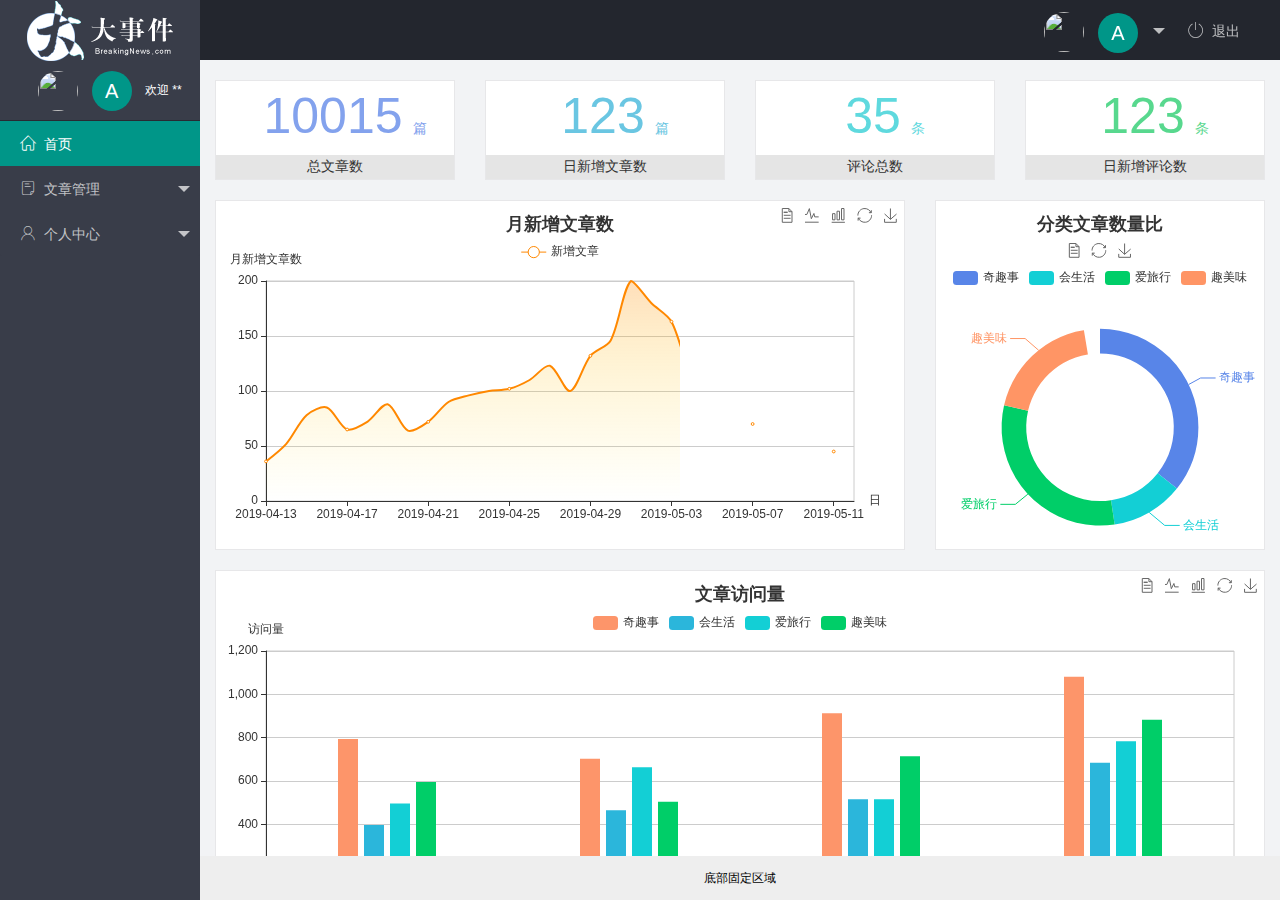
==== commit 2a636dfc: "完成了更改密码和昵称头像还有一些" ====
--- a/day01/index.html
+++ b/day01/index.html
@@ -73,13 +73,13 @@
             <li class="layui-nav-item">
               <a href="javascript:;"><span class="iconfont icon-user"></span>个人中心</a>
               <dl class="layui-nav-child">
-                <dd><a href="javascript:;">
+                <dd><a href="/day01/user/user_info.html" target="fm">
                     <i class="layui-icon layui-icon-user"></i> 
                     基本资料</a></dd>
-                <dd><a href="javascript:;">
+                <dd><a href="/day01/user/user.avatar.html" target="fm">
                     <i class="layui-icon layui-icon-username"></i> 
                     更换头像</a></dd>
-                <dd><a href="javascript:;">
+                <dd><a href="/day01/user/user_pwd.html" target="fm">
                     <i class="layui-icon layui-icon-password"></i> 
                     重置密码</a></dd>
               </dl>
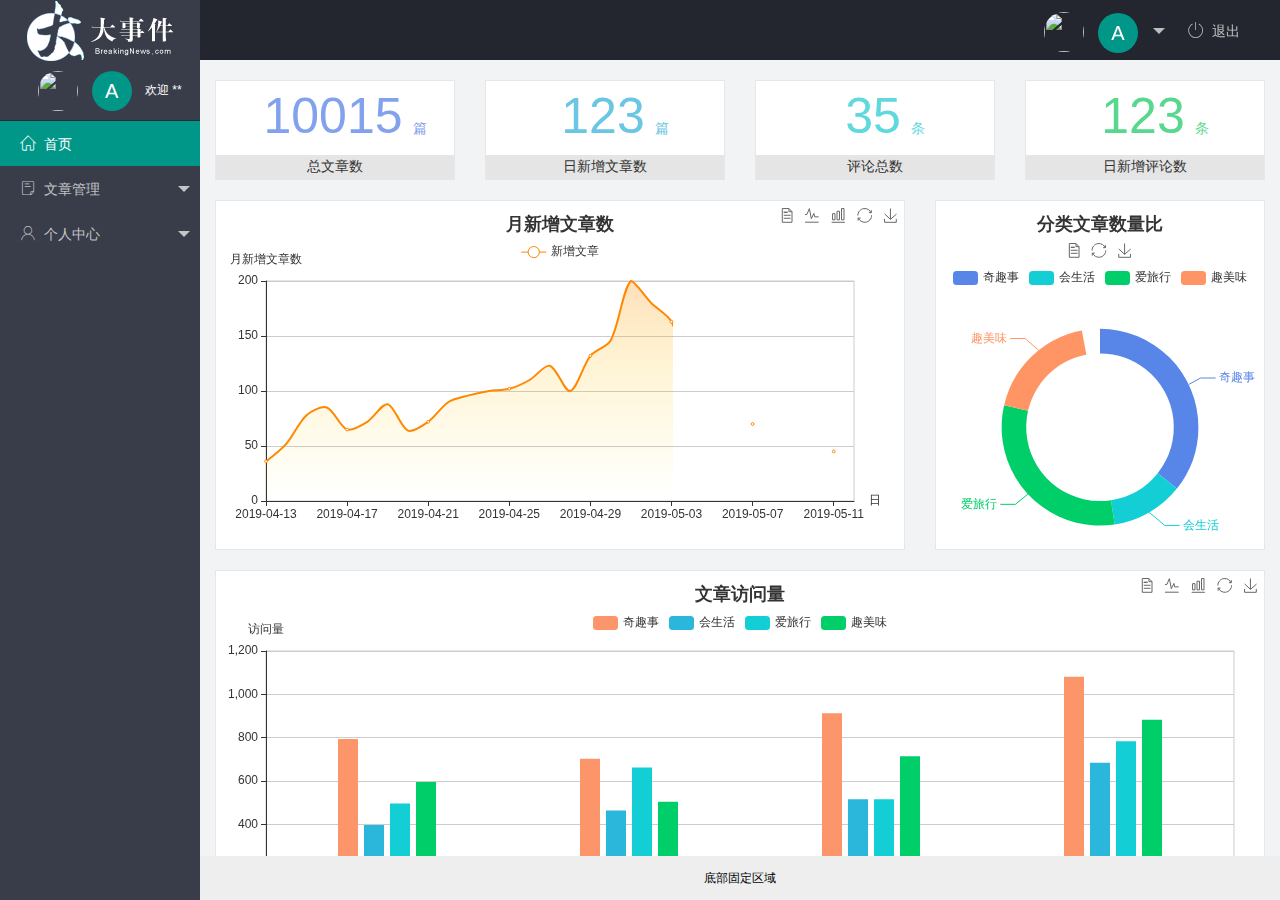
==== commit 413c302a: "完成了头像区域" ====
--- a/day01/index.html
+++ b/day01/index.html
@@ -30,9 +30,9 @@
               <span class="text-avatar">A</span>
             </a>
             <dl class="layui-nav-child">
-              <dd><a href="">基本资料</a></dd>
-              <dd><a href="">更换头像</a></dd>
-              <dd><a href="">重置密码</a></dd>
+              <dd><a href="/day01/user/user_info.html" target="fm">基本资料</a></dd>
+              <dd><a href="/day01/user/user.avatar.html" target="fm">更换头像</a></dd>
+              <dd><a href="/day01/user/user_pwd.html" target="fm">重置密码</a></dd>
             </dl>
           </li>
           <li class="layui-nav-item" lay-header-event="menuRight" lay-unselect>
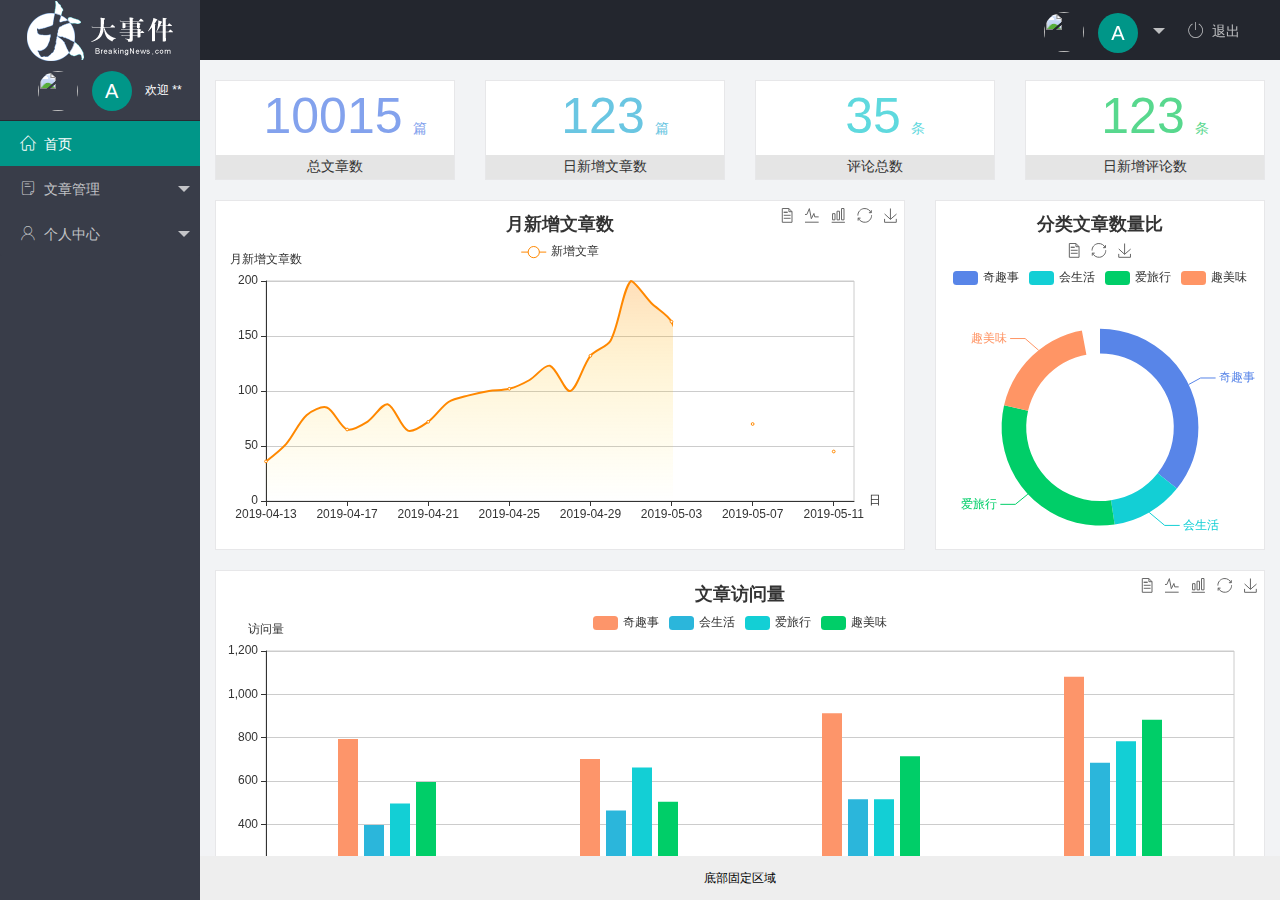
==== commit 1434b40a: "完成了分页和部分的删除" ====
--- a/day01/index.html
+++ b/day01/index.html
@@ -59,13 +59,13 @@
             <li class="layui-nav-item ">
               <a class="" href="javascript:;"><span class="iconfont icon-16"></span>文章管理</a>
               <dl class="layui-nav-child">
-                <dd><a href="javascript:;">
+                <dd><a href="/day01/article/art_cate.html" target="fm">
                     <i class="layui-icon layui-icon-app"></i>   
                     文章类别</a></dd>
-                <dd><a href="javascript:;">
+                <dd><a href="/day01/article/art_list.html" target="fm">
                     <i class="layui-icon layui-icon-cols"></i> 
                     文章列表</a></dd>
-                <dd><a href="javascript:;">
+                <dd><a href="/day01/article/art_pub.html" target="fm">
                     <i class="layui-icon layui-icon-release"></i> 
                     发表文章</a></dd>
               </dl>
